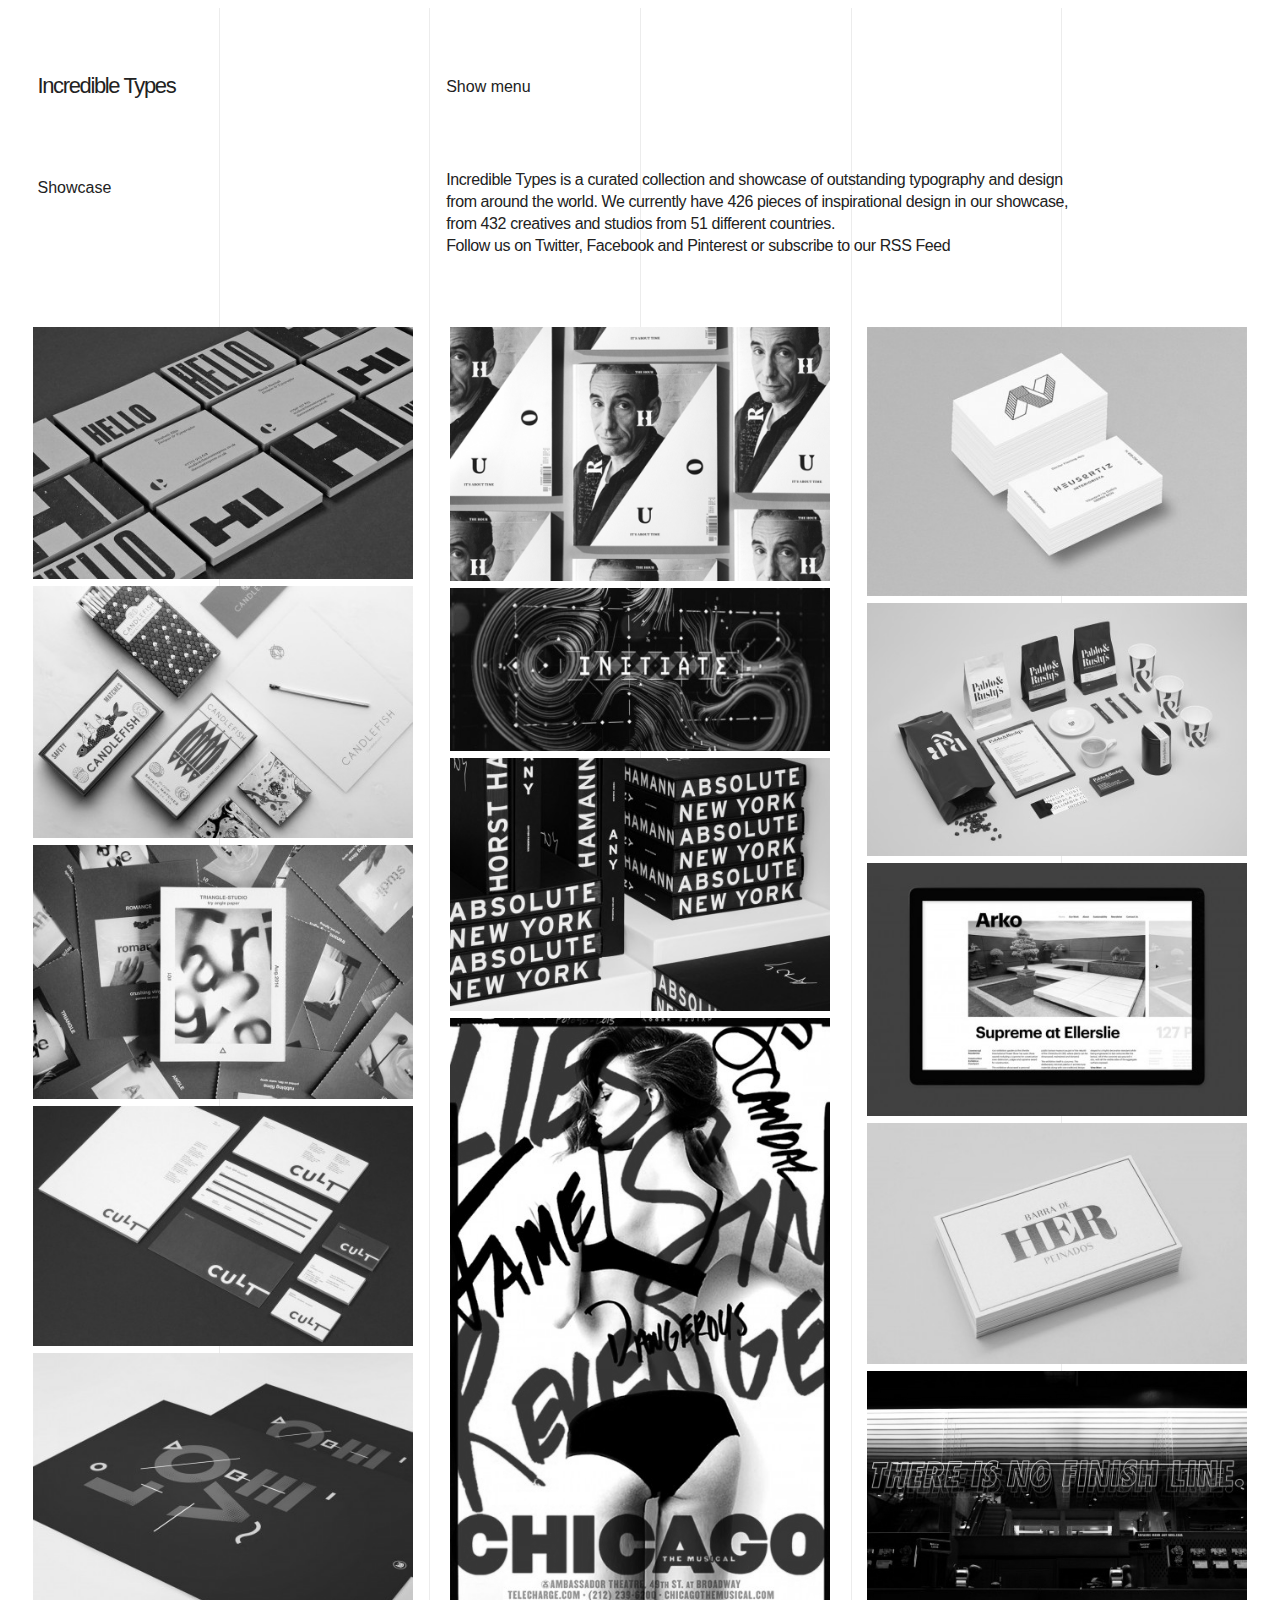
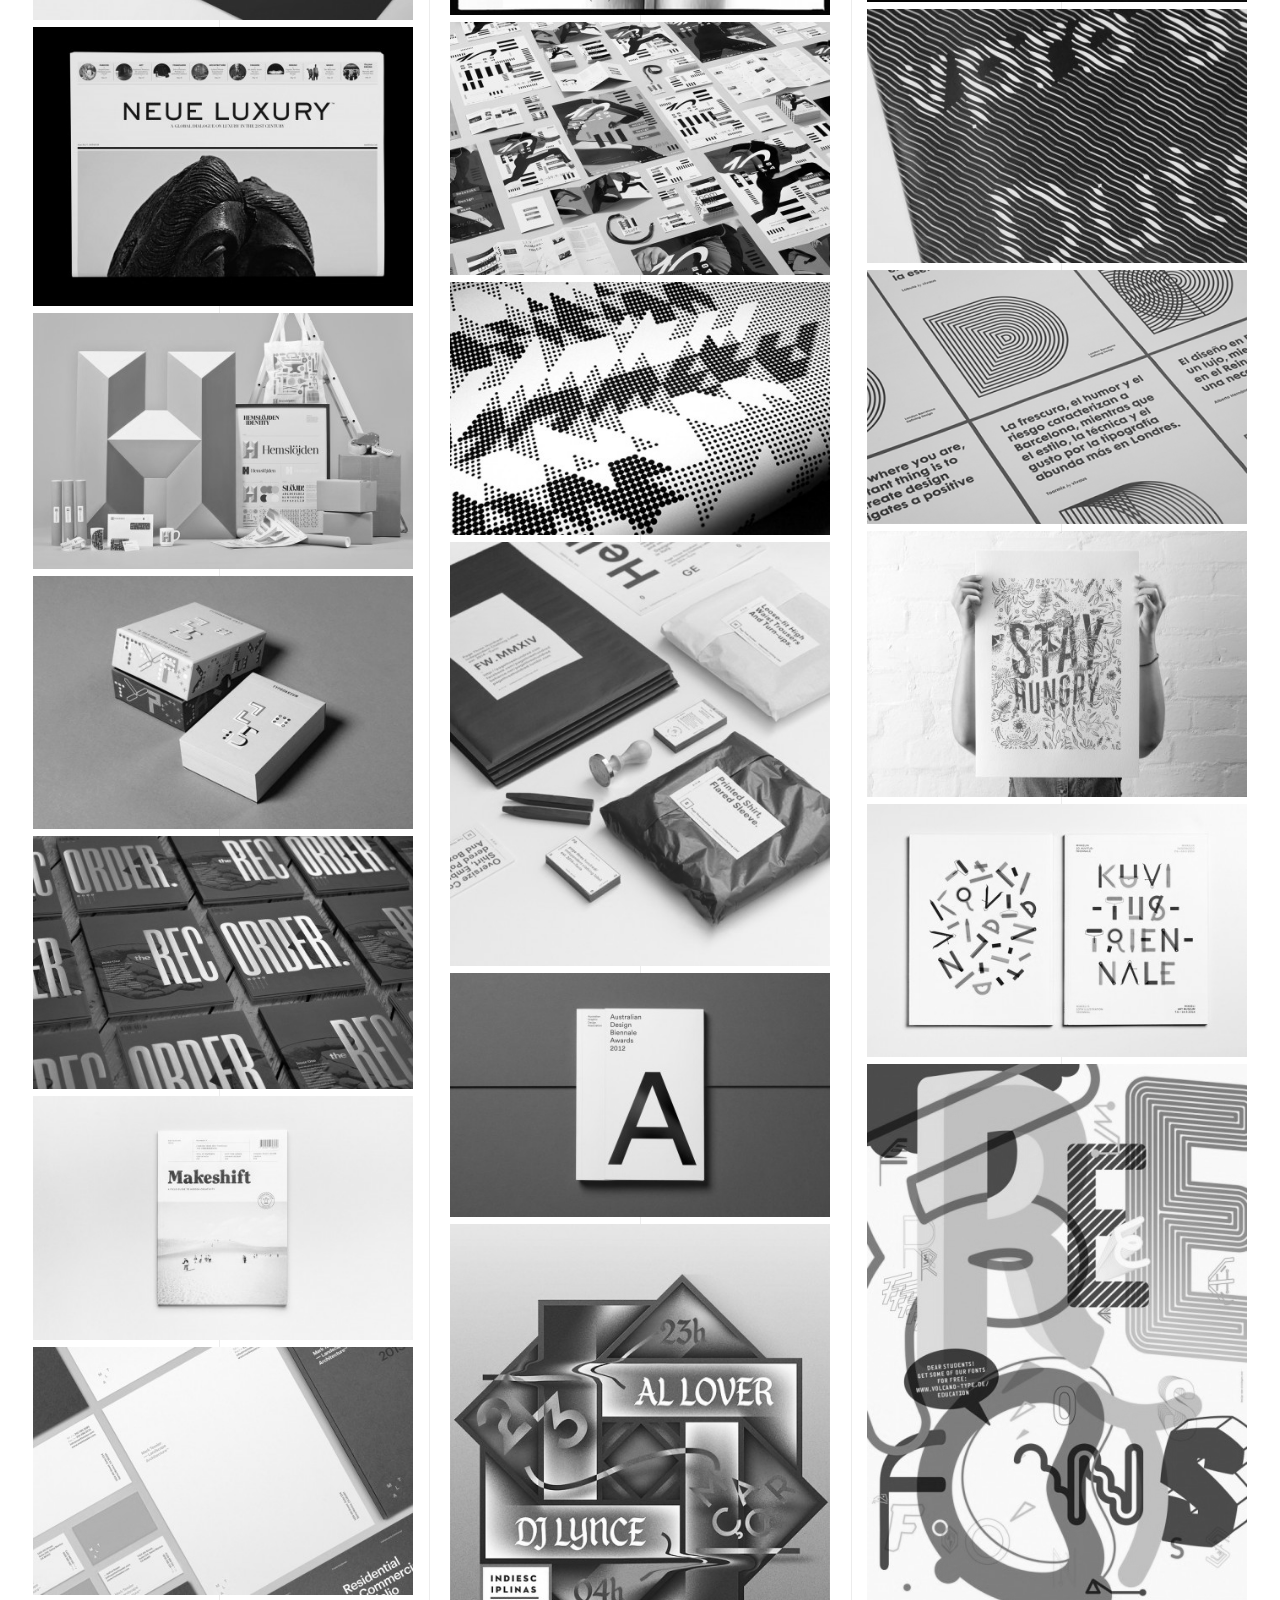
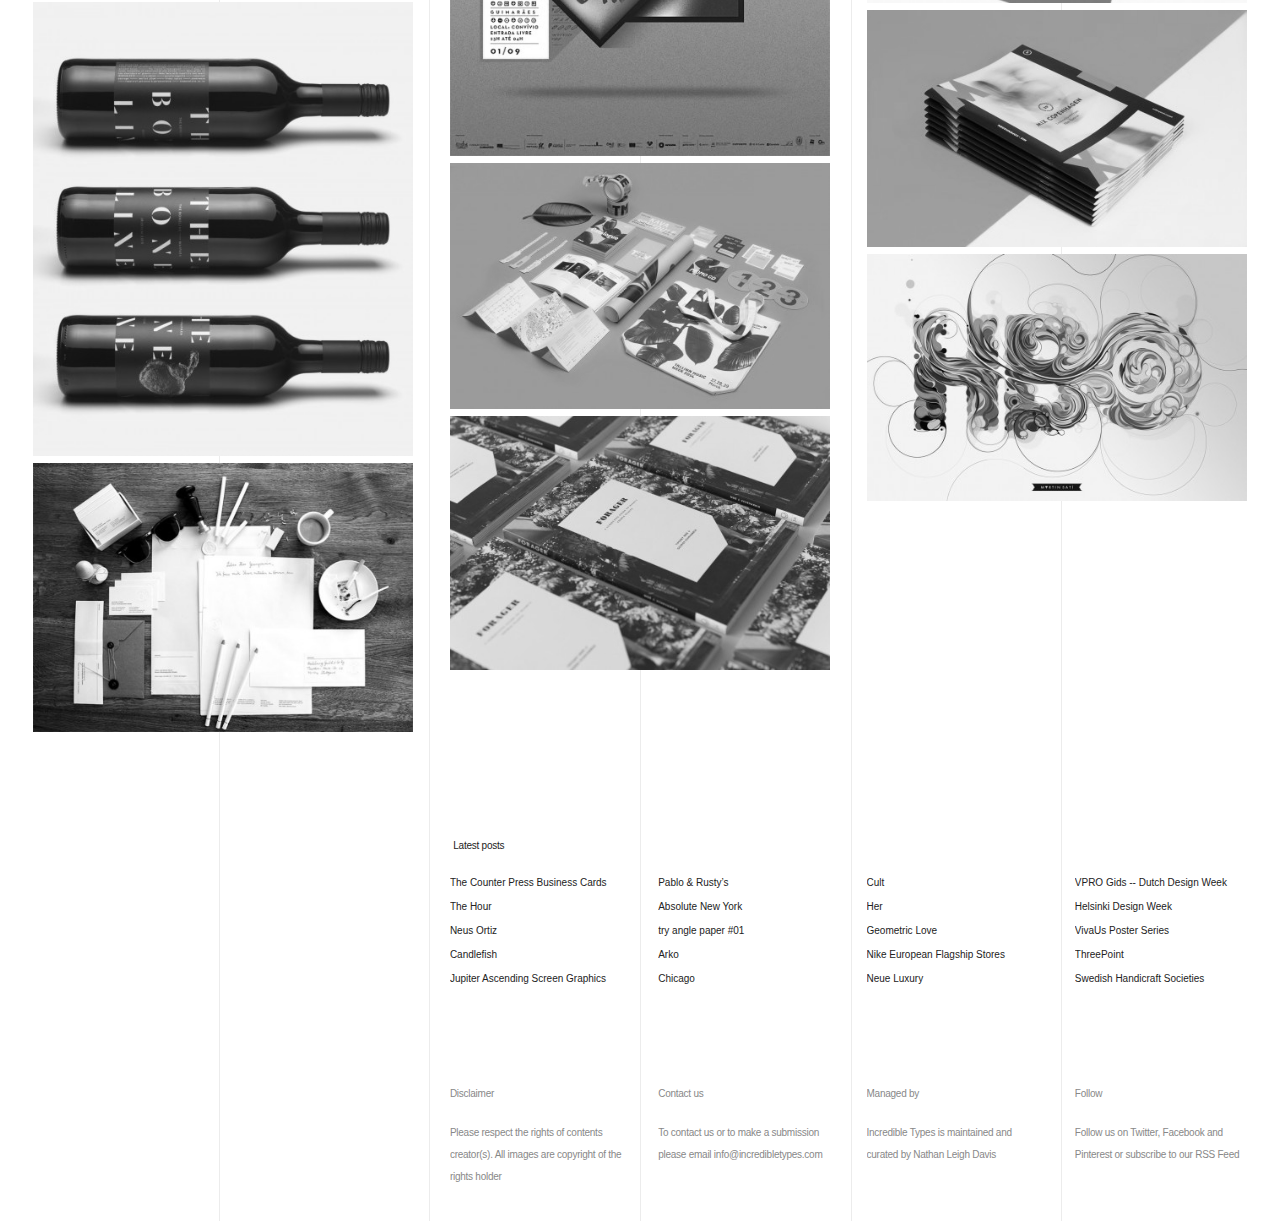
==== week-3/index.html @ fe61d60f "week-3 homework" ====
<!DOCTYPE html>
<html lang="en">

<head>
    <meta charset="UTF-8">
    <meta name="viewport" content="width=device-width, initial-scale=1.0">
    <meta http-equiv="X-UA-Compatible" content="ie=edge">
    <link rel="stylesheet" href="css/style.css">
    <title>incredibletypes copy</title>
</head>

<body>
    <div class="site-inner-container">
        <div class="bachground-columns column-1"></div>
        <div class="bachground-columns column-2"></div>
        <div class="bachground-columns column-3"></div>
        <div class="bachground-columns column-4"></div>
        <div class="bachground-columns column-5"></div>


        <main>

            <header>
                <div class="site-header">
                    <div class="site-header-left">
                        <a class="links" href="#">
                            <h1>Incredible Types</h1>
                        </a>
                    </div>

                    <div class="site-header-right show-menu">
                        <a class="links" href="#">Show menu</a>
                    </div>

                    <div class="site-header-left">
                        <a class="links" href="#">Showcase</a>
                    </div>

                    <div class="site-header-right-paragraph">
                        <p>Incredible Types is a curated collection and showcase of outstanding
                            typography and design from around the world. We currently have 426
                            pieces of inspirational design in our showcase, from 432 creatives
                            and studios from 51 different countries.</p>
                        <p>Follow us on <a class="links" href="#">Twitter</a>, <a class="links" href="#">Facebook</a>
                            and <a class="links" href="#">Pinterest</a> or subscribe to our <a class="links"
                                href="#">RSS</a>
                            Feed</p>
                    </div>
                </div>
            </header>
            <section>
                <div class="main-section">

                    <div class="cards-column-1">
                        <div class="card-container">
                            <img class="card" src="images/counter-press-business-cards-01-450x298.jpg">
                            <a href="#" class="card-info links">
                                <p>The Counter Press Business Cards <br> thecounterpress.co.uk</p>
                            </a>
                        </div>

                        <div class="card-container">
                            <img class="card" src="images/candlefish-identity-01-450x299.jpg">
                            <a href="#" class="card-info links">
                                <p>Candlefish <br> fuzzco.com</p>
                            </a>
                        </div>

                        <div class="card-container">
                            <img class="card" src="images/try-angle-paper-1-01-450x300.jpg">
                            <a href="#" class="card-info links">
                                <p>try angle paper #01 <br> triangle-studio.co.kr</p>
                            </a>
                        </div>

                        <div class="card-container">
                            <img class="card" src="images/cult-furniture-branding-02-450x284.jpg">
                            <a href="#" class="card-info links">
                                <p>Cult <br> designbytoko.com</p>
                            </a>
                        </div>

                        <div class="card-container">
                            <img class="card" src="images/geometric-love-print-01-450x316.jpg">
                            <a href="#" class="card-info links">
                                <p>Geometric Love <br> unitedstrands.com</p>
                            </a>
                        </div>

                        <div class="card-container">
                            <img class="card" src="images/neue-luxury-broadsheet-by-3deep-01-450x330.jpg">
                            <a href="#" class="card-info links">
                                <p>Neue Luxury <br> 3deep.com.au</p>
                            </a>
                        </div>

                        <div class="card-container">
                            <img class="card" src="images/swedish-handicraft-societies-01-450x304.jpg">
                            <a href="#" class="card-info links">
                                <p>Swedish Handicraft Societies <br> Swedish Handicraft Societies</p>
                            </a>
                        </div>

                        <div class="card-container">
                            <img class="card" src="images/typodarium-2015-01-450x299.jpg">
                            <a href="#" class="card-info links">
                                <p>Typodarium 2015 <br> slanted.de</p>
                            </a>
                        </div>

                        <div class="card-container">
                            <img class="card" src="images/the-recorder-magazine-01-450x299.jpg">
                            <a href="#" class="card-info links">
                                <p>The Recorder <br> monotype.com</p>
                            </a>
                        </div>

                        <div class="card-container">
                            <img class="card" src="images/makeshift-magazine-design-01-450x289.jpg">
                            <a href="#" class="card-info links">
                                <p>Makeshift <br> wearerifle.com</p>
                            </a>
                        </div>

                        <div class="card-container">
                            <img class="card" src="images/mark-tessier-landscape-architecture-identity-01-450x294.jpg">
                            <a href="#" class="card-info links">
                                <p>Mark Tessier Landscape Architecture <br> mashcreative.co.uk</p>
                            </a>
                        </div>

                        <div class="card-container">
                            <img class="card" src="images/the-bone-line-packaging-01-450x537.jpg">
                            <a href="#" class="card-info links">
                                <p>The Bone Line <br> inhousedesign.co.nz</p>
                            </a>
                        </div>

                        <div class="card-container">
                            <img class="card" src="images/cibic-and-hanke-identity-01-450x318.jpg">
                            <a href="#" class="card-info links">
                                <p>Cibic & Hanke <br> hochburg.net</p>
                            </a>
                        </div>
                    </div>

                    <div class="cards-column-2">

                        <div class="card-container">
                            <img class="card" src="images/the-hour-editorial-design-01-450x301.png">
                            <a href="#" class="card-info links">
                                <p>The Hour <br> bibliothequedesign.com</p>
                            </a>
                        </div>

                        <div class="card-container">
                            <img class="card" src="images/jupiter-ascending-motion-graphics-01-450x192.jpg">
                            <a href="#" class="card-info links">
                                <p>Jupiter Ascending Screen Graphics <br> territorystudio.com</p>
                            </a>
                        </div>

                        <div class="card-container">
                            <img class="card" src="images/any_editorial_design_01-450x300.jpg">
                            <a href="#" class="card-info links">
                                <p>Absolute New York <br> deutscheundjapaner.com</p>
                            </a>
                        </div>

                        <div class="card-container">
                            <img class="card" src="images/proposed-chicago-advertising-campaign-01-450x706.jpg">
                            <a href="#" class="card-info links">
                                <p>Chicago <br> danielforkin.com</p>
                            </a>
                        </div>

                        <div class="card-container">
                            <img class="card" src="images/helsinki-design-week-identity-01-450x300.jpg">
                            <a href="#" class="card-info links">
                                <p>Helsinki Design Week <br> kokoromoi.com</p>
                            </a>
                        </div>

                        <div class="card-container">
                            <img class="card" src="images/threepoint-poster-03-450x299.jpg">
                            <a href="#" class="card-info links">
                                <p>ThreePoint <br> muirmcneil.com</p>
                            </a>
                        </div>

                        <div class="card-container">
                            <img class="card" src="images/page-three-hundred-01-450x502.jpg">
                            <a href="#" class="card-info links">
                                <p>P/T/H . MMXIV F/W Collection <br> behance.net</p>
                            </a>
                        </div>

                        <div class="card-container">
                            <img class="card" src="images/agda-awards-book-01-450x289.jpg">
                            <a href="#" class="card-info links">
                                <p>AGDA Awards Compendium <br> hofstede.com.au</p>
                            </a>
                        </div>

                        <div class="card-container">
                            <img class="card" src="images/indiesciplinas-experimental-posters-01-450x630.jpg">
                            <a href="#" class="card-info links">
                                <p>Indiesciplinas <br> behance.net</p>
                            </a>
                        </div>

                        <div class="card-container">
                            <img class="card" src="images/tallinn-music-week-festival-identity-01-450x291.jpg">
                            <a href="#" class="card-info links">
                                <p>Tallinn Music Week 2014 <br> aku.co</p>
                            </a>
                        </div>

                        <div class="card-container">
                            <img class="card" src="images/forager-book-design-01-450x300.jpg">
                            <a href="#" class="card-info links">
                                <p>Forager <br> platonicstudios.com</p>
                            </a>
                        </div>

                    </div>

                    <div class="cards-column-3">

                        <div class="card-container">
                            <img class="card" src="images/neus-ortiz-identity-01-450x318.jpg">
                            <a href="#" class="card-info links">
                                <p>Neus Ortiz <br> gerardmarin.com</p>
                            </a>
                        </div>

                        <div class="card-container">
                            <img class="card" src="images/pablo-and-rustys-brand-id-1-450x300.jpg">
                            <a href="#" class="card-info links">
                                <p>Pablo & Rusty’s <br> manualcreative.com</p>
                            </a>
                        </div>

                        <div class="card-container">
                            <img class="card"
                                src="images/arko-rebrand-by-strategy-design-and-advertising-01-450x299.jpg">
                            <a href="#" class="card-info links">
                                <p>Arko <br> strategy.co.nz</p>
                            </a>
                        </div>

                        <div class="card-container">
                            <img class="card" src="images/glasfurd-walker-her-branding-01-450x285.jpg">
                            <a href="#" class="card-info links">
                                <p>Her <br> glasfurdandwalker.com</p>
                            </a>
                        </div>

                        <div class="card-container">
                            <img class="card" src="images/nike-flagship-signage-01-450x274.jpg">
                            <a href="#" class="card-info links">
                                <p>Nike European Flagship Stores <br> acceptandproceed.com</p>
                            </a>
                        </div>

                        <div class="card-container">
                            <img class="card" src="images/VPRO-gids-dutch-design-week-cover-01-450x301.jpg">
                            <a href="#" class="card-info links">
                                <p>VPRO Gids — Dutch Design Week <br> hansje.net</p>
                            </a>
                        </div>

                        <div class="card-container">
                            <img class="card" src="images/vivaus-poster-series-01-450x300.png">
                            <a href="#" class="card-info links">
                                <p>VivaUs Poster Series <br> behance.net</p>
                            </a>
                        </div>

                        <div class="card-container">
                            <img class="card" src="images/stay-hungry-letterpress-poster-01-450x315.jpg">
                            <a href="#" class="card-info links">
                                <p>Stay Hungry <br> hehungryworkshop.com.au</p>
                            </a>
                        </div>

                        <div class="card-container">
                            <img class="card" src="images/mikkeli-illustration-triennial-01-450x300.jpg">
                            <a href="#" class="card-info links">
                                <p>Mikkeli Illustration Triennial</p>
                            </a>
                        </div>

                        <div class="card-container">
                            <img class="card" src="images/volcano-type-poster-01-450x637.jpg">
                            <a href="#" class="card-info links">
                                <p>Volcano Type Poster</p>
                            </a>
                        </div>

                        <div class="card-container">
                            <img class="card" src="images/mix-copenhagen-film-festival-brand-identity-01-450x281.jpg">
                            <a href="#" class="card-info links">
                                <p>MIX Copenhagen <br> behance.net</p>
                            </a>
                        </div>

                        <div class="card-container">
                            <img class="card" src="images/hbo-lettering-01-450x292.jpg">
                            <a href="#" class="card-info links">
                                <p>HBO <br> martinsati.com</p>
                            </a>
                        </div>
                    </div>

                </div>
            </section>

            <div class="bottom-space-big"></div>

            <section class="grid-cell-double-span float-right no-inner-padding">

                <div class="last-bost-title-container grid-1">
                    <h4>Latest posts</h4>
                </div>

                <div class="four-columns grid-2">
                    <ul>
                        <li><a href="#">The Counter Press Business Cards</a></li>
                        <li><a href="#">The Hour</a></li>
                        <li><a href="#">Neus Ortiz</a></li>
                        <li><a href="#">Candlefish</a></li>
                        <li><a href="#">Jupiter Ascending Screen Graphics</a></li>
                    </ul>
                </div>

                <div class="four-columns grid-3">
                    <ul>
                        <li class="mobile-hide"><a href="#">Pablo &#038; Rusty&#8217;s</a></li>
                        <li class="mobile-hide"><a href="#"> Absolute New York</a></li>
                        <li class="mobile-hide"><a href="#">try angle paper #01</a></li>
                        <li class="mobile-hide"><a href="#">Arko</a></li>
                        <li class="mobile-hide"><a href="#">Chicago</a></li>
                    </ul>
                </div>

                <div class="four-columns grid-4">
                    <ul>
                        <li class="mobile-hide"><a href="#">Cult</a></li>
                        <li class="mobile-hide"><a href="#">Her</a></li>
                        <li class="mobile-hide"><a href="#">Geometric Love</a></li>
                        <li class="mobile-hide"><a href="#">Nike European Flagship Stores</a></li>
                        <li class="mobile-hide"><a href="#">Neue Luxury</a></li>
                    </ul>
                </div>

                <div class="four-columns grid-5">
                    <ul>
                        <li class="mobile-hide"><a href="#">VPRO Gids -- Dutch Design Week</a></li>
                        <li class="mobile-hide"><a href="#">Helsinki Design Week</a></li>
                        <li class="mobile-hide"><a href="#">VivaUs Poster Series</a></li>
                        <li class="mobile-hide"><a href="#">ThreePoint</a></li>
                        <li class="mobile-hide"><a href="#">Swedish Handicraft Societies</a></li>
                    </ul>
                </div>

            </section>


            <div class="bottom-space-big"></div>

            <footer>
                <div class="footer-column-1">
                    <p class="footer-column-title">Disclaimer</p>
                    <p class="footer-column-description">Please respect the rights of contents creator(s). All images
                        are copyright of the rights holder</p>
                </div>
                <div class="footer-column-2">
                    <p class="footer-column-title">Contact us</p>
                    <p class="footer-column-description">To contact us or to make a submission please email
                        <a href="#"> info@incredibletypes.com </a> </p>
                </div>
                <div class="footer-column-3">
                    <p class="footer-column-title">Managed by</p>
                    <p class="footer-column-description">Incredible Types is maintained and curated by Nathan Leigh
                        Davis</p>
                </div>
                <div class="footer-column-4">
                    <p class="footer-column-title">Follow</p>
                    <p class="footer-column-description">Follow us on <a href="">Twitter</a>, <a href="#">Facebook</a>
                        and <a href="#">Pinterest</a> or subscribe to our <a href="#">RSS Feed</a></p>
                </div>
            </footer>


        </main>
    </div>
</body>

</html>
---- week-3/css/style.css ----
* {
    box-sizing: border-box;
}

html {
    margin: 0;
    overflow-y: scroll;
    font-size: 100%;  
}

body {
    color: #222;
    font-family: sans-serif;
    background-color: #fff;
    line-height: 1.5em;
}

main {
    margin-top: 2em;
}

p, h1, h2, h3, h4, h5, h6 {
    font-size: 1em;
    letter-spacing: -0.025em;
    line-height: 1.375rem;
    margin: 0 0 0 0;
    max-width: 40rem;
    font-weight: normal;
}

img {
    max-width: 100%;
    filter: grayscale(100%);
}

ul {
    margin: 0;
    padding: 0 0 0 0;
}

.links {
    text-decoration: none;
    color: #222;
}

.links:hover {
    text-decoration: underline;
}

.site-inner-container {
    clear: both;
    position: relative;
    padding-bottom: 1em;
    padding-top: 3em;
}

/*---------------------------------
 Vertical stripes on the background  
 ----------------------------------*/

.bachground-columns {
    position: absolute;
    top: 0px;
    width: 1px;
    height: 100%;
    background-color: rgba(0, 0, 0, 0.075);
}

.column-1 {
    left: 16.66667%;
}

.column-2 {
    left: 33.33334%;
}

.column-3 {
    left: 50%;
}

.column-4 {
    left: 66.66667%;
}

.column-5 {
    left: 83.33334%;
}

/* ----------------------
 Navigation area 
-------------------------*/

.site-header {
    display: grid;
    grid-template-columns: 4fr 8fr;
    margin-top: -20px;
}

.site-header-left {
    padding: 7px 0 0 7%;
}

.site-header-right {
    padding: 7px 0 70px 2%;
}

.site-header-right-paragraph {
    padding-left: 2%;
    margin: 0 3% 70px 0;
}

.site-header-left h1 {
    font-size: 1.375em;
    font-weight: normal;
    letter-spacing: -0.0625em;
    color: #222;
}

.site-header h1:hover, a:hover {
    text-decoration: underline;
}

/* ----------------------
 Cards section area 
-------------------------*/

.main-section {
    display: grid;
    grid-template-columns: repeat(6, 1fr);
    padding: 0 2%;
    grid-gap: 3%;
} 

.cards-column-1 {
    grid-column: 1/3;
}

.cards-column-2 {
    grid-column: 3/5;
}

.cards-column-3 {
    grid-column: 5/7;
}

.card-container {
    position: relative;
}

.card-info {
    position: absolute;
    top: 0px;
    left: 0px;
    padding: 10px 0 0 16px;
    -webkit-filter: opacity(0%);
    width: 100%;
    height: 45%;
    max-height: 90px;
    z-index: 1;
}

.card:hover { 
  -webkit-filter: grayscale(0%);
  transition: all 200ms ease-in;
}

.card:hover ~ .card-info {
  -webkit-filter: opacity(75%);
  background-color: white;
  transition: all 800ms ease-in-out;
} 

.card-info p {
    font-size: 1.2em;
}



/* --------------------------
 Second menu section area 
----------------------------*/
.grid-cell-double-span {
    display: grid;
    grid-template-columns: repeat(6, minmax(0, 1fr));
    padding: 0 2% !important;
    grid-gap: 3%;
}

  .grid-1 {
    grid-column: 3/4;
  }

  .grid-2 {
    grid-column: 3/4;
    grid-row: 2/3;
  }

  .grid-3 {
    grid-column: 4/5;
    grid-row: 2/3;
  }

  .grid-4 {
    grid-column: 6/5;
    grid-row: 2/3;
  }

  .grid-5 {
    grid-column: 6/7;
    grid-row: 2/3;
  }

.bottom-space-big {
    clear: both;
    padding-bottom: 6rem;
}

.four-columns a {
    display: block;
    text-overflow: ellipsis;
    overflow: hidden;
    min-width: 0;
    white-space: nowrap;
    font-size: 0.625rem;
    color: #222;
    text-decoration: none;
}

.four-columns a:hover {
    text-decoration: underline;
}

.grid-cell-double-span ul li {
    list-style: none;
}

.no-inner-padding {
    padding: 0.75em 0;
}

h4 {
    font-size: 0.625rem;
    padding: 0 0 0.625rem 2%;
}

/*-----------------------
 Footer 
 ------------------------*/

 footer {
     display: grid;
     grid-template-columns: repeat(6, minmax(0, 1fr));
     padding: 0 2%;
    grid-gap: 3%;
 }

 .footer-column-1 {
     grid-column: 3/4;
 }

 .footer-column-title, 
 .footer-column-description {
    text-overflow: ellipsis;
    overflow: hidden;
    font-size: 0.625rem;
    color: #888;
    padding-bottom: 10%;
} 

.footer-column-description a {
    text-decoration: none;
    color: #888;
}

.footer-column-description a:hover {
    text-decoration: underline;
}

/* ----------------------
Media quiery - phones 
------------------------*/

@media only screen and (max-width: 600px) {
   
    .show-menu, 
    .bachground-columns {
        display: none;
    }

    .site-header {
        grid-template-columns: 1fr;
    }

    .site-header-left {
        padding: 4% 0 4% 2%;
    }
    
    .site-header-right {
        padding: 20px 2% 0 2%;
    }
    
    .site-header-right-paragraph {
        padding-left: 2%;
        font-size: 0.875rem;
    }

    /*--------------------
    Media - cards section 
    ---------------------*/

    .main-section {
        grid-template-columns: 1fr 1fr;
    }

    .cards-column-1 {
        grid-column: 1/2
    }

    .cards-column-2 {
        grid-column: 2/3
    }

    .cards-column-3 {
        display: none;
    }
    .card-info {
        display:none;
    }
    

    /*----------------------
     Media last post section 
     -----------------------*/

    .grid-cell-double-span {
        grid-template-columns: 1fr;
    }

    .grid-1  {
        grid-column: 1/6;
    }

    .grid-2 {
        grid-column: 1/6;
        grid-row: 2/3;
    }

    .mobile-hide {
        display: none;
    }

    .four-columns li {
        width: 100%;
        border-bottom: solid 1px rgba(0, 0, 0, 0.075) 
    }

    .four-columns li:nth-child(1), 
    .last-bost-title-container {
        border-top: solid 1px rgba(0, 0, 0, 0.075) 
    }

    h4 {
        padding: 0;
    }
    
    /*----------
    Media Footer
    ----------- */
    footer {
        grid-template-columns: 1fr;
    }

    .footer-column-1 {
        grid-column: 1/7;
        grid-row: 1/2;
    }

    .footer-column-2 {
        grid-column: 1/7;
        grid-row: 2/3;
    }

    .footer-column-3 {
        grid-column: 1/7;
        grid-row: 3/4;
    }

    .footer-column-4 {
        grid-column: 1/7;
        grid-row: 4/5;
    }

    .footer-column-title {
        padding-bottom: 0;
    }
    .footer-column-description  {
        padding-bottom: 10px;
}
}
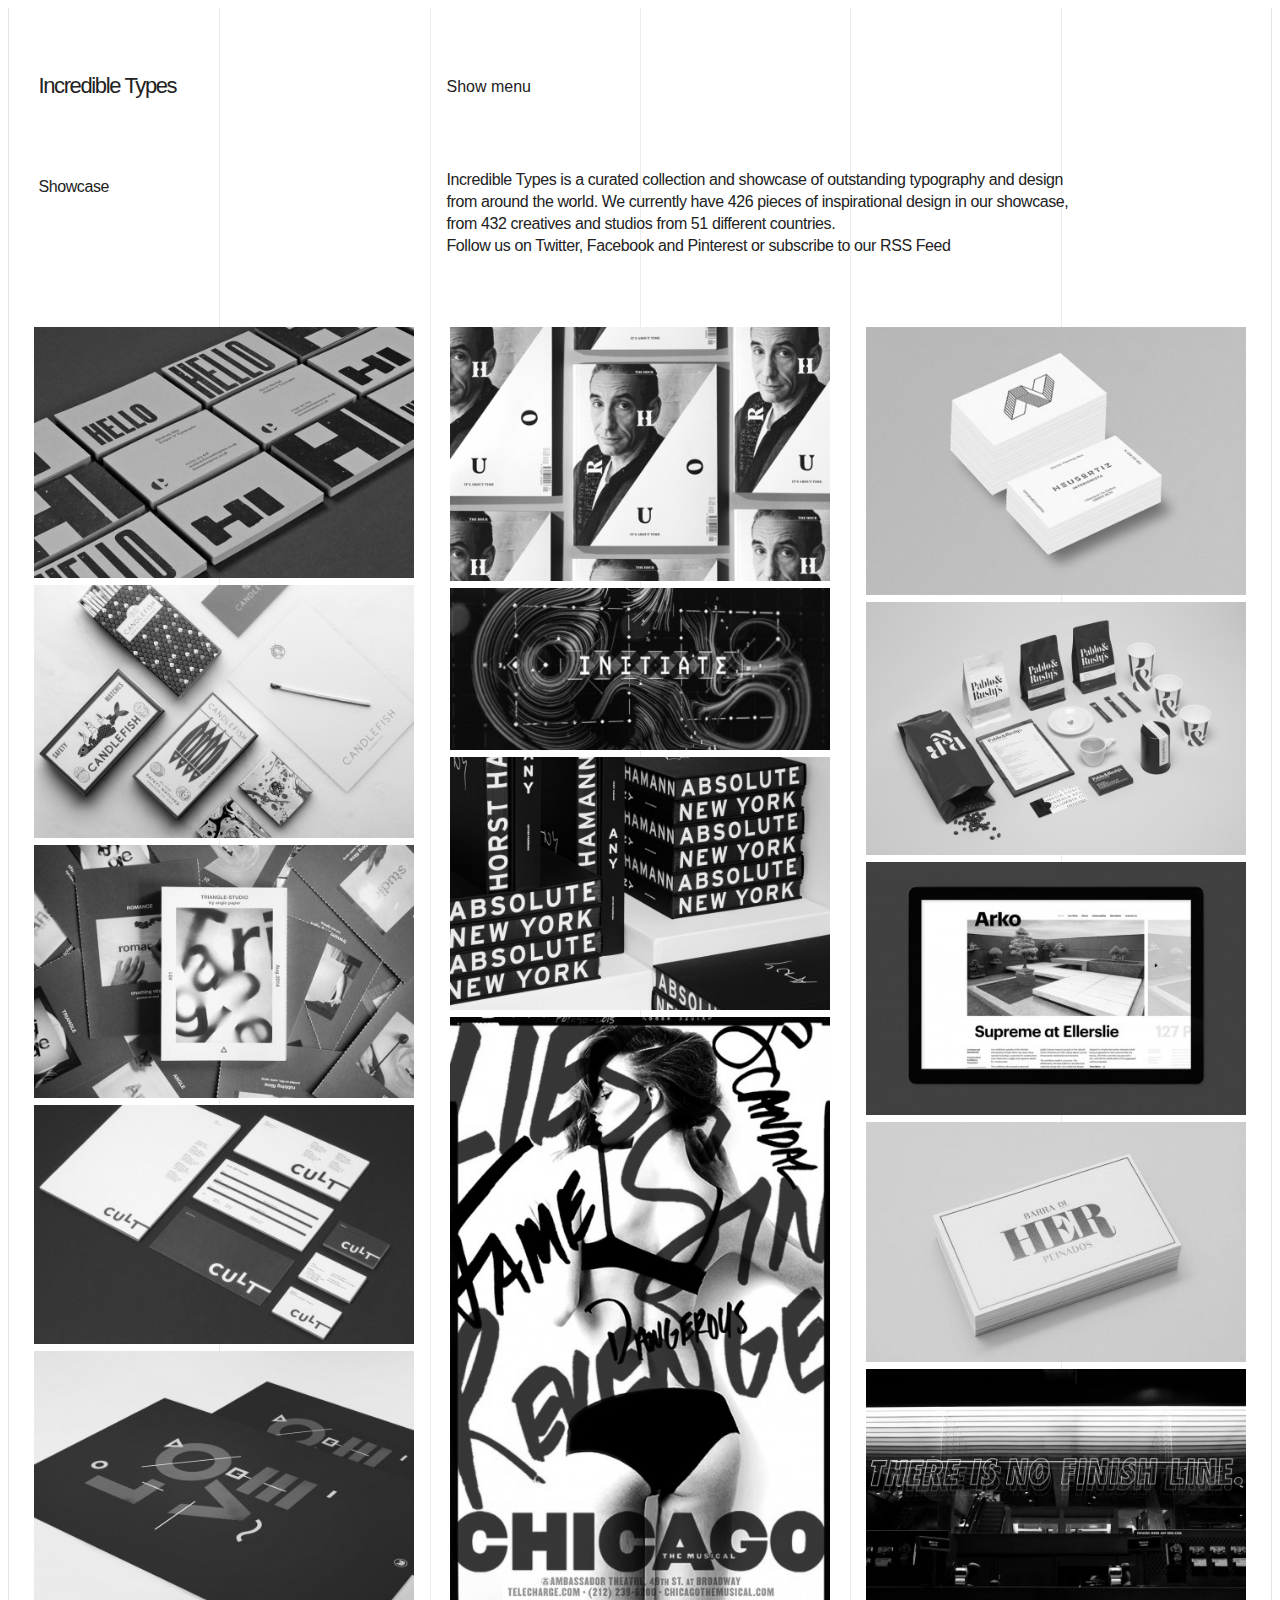
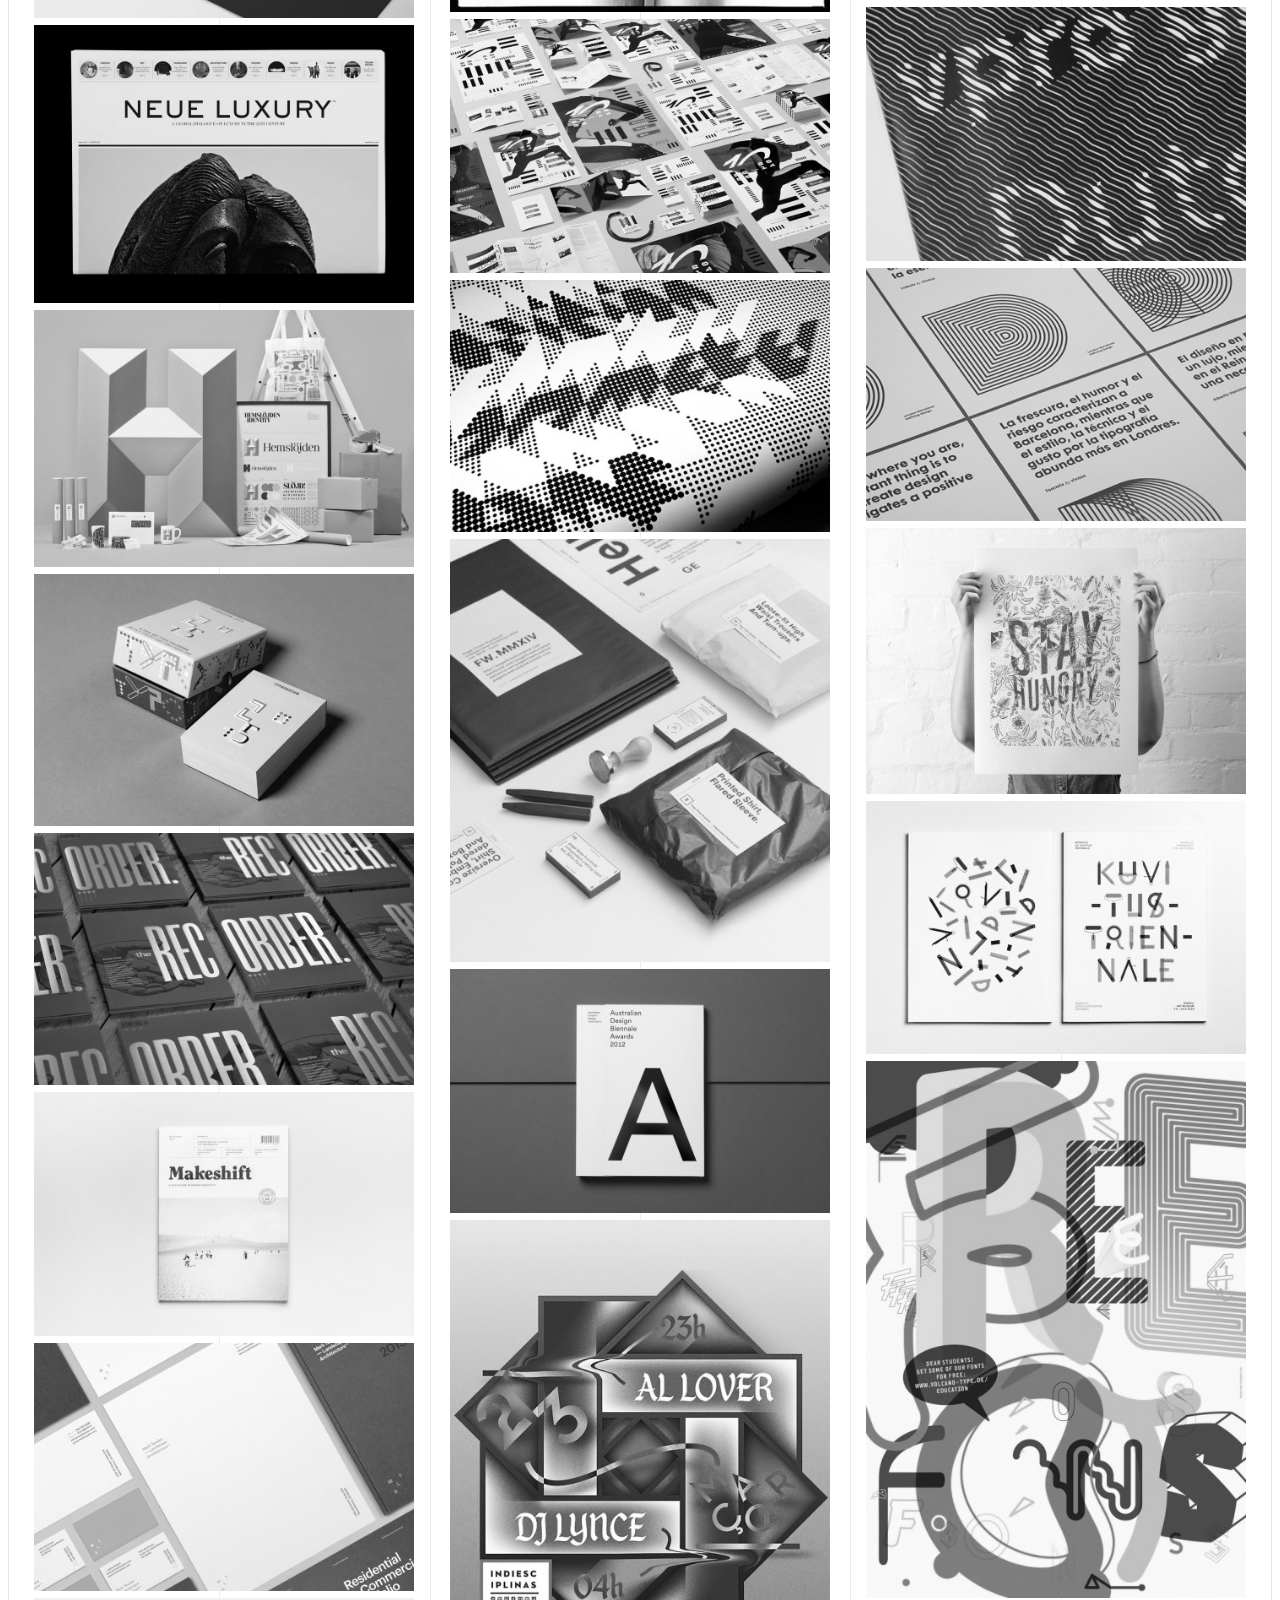
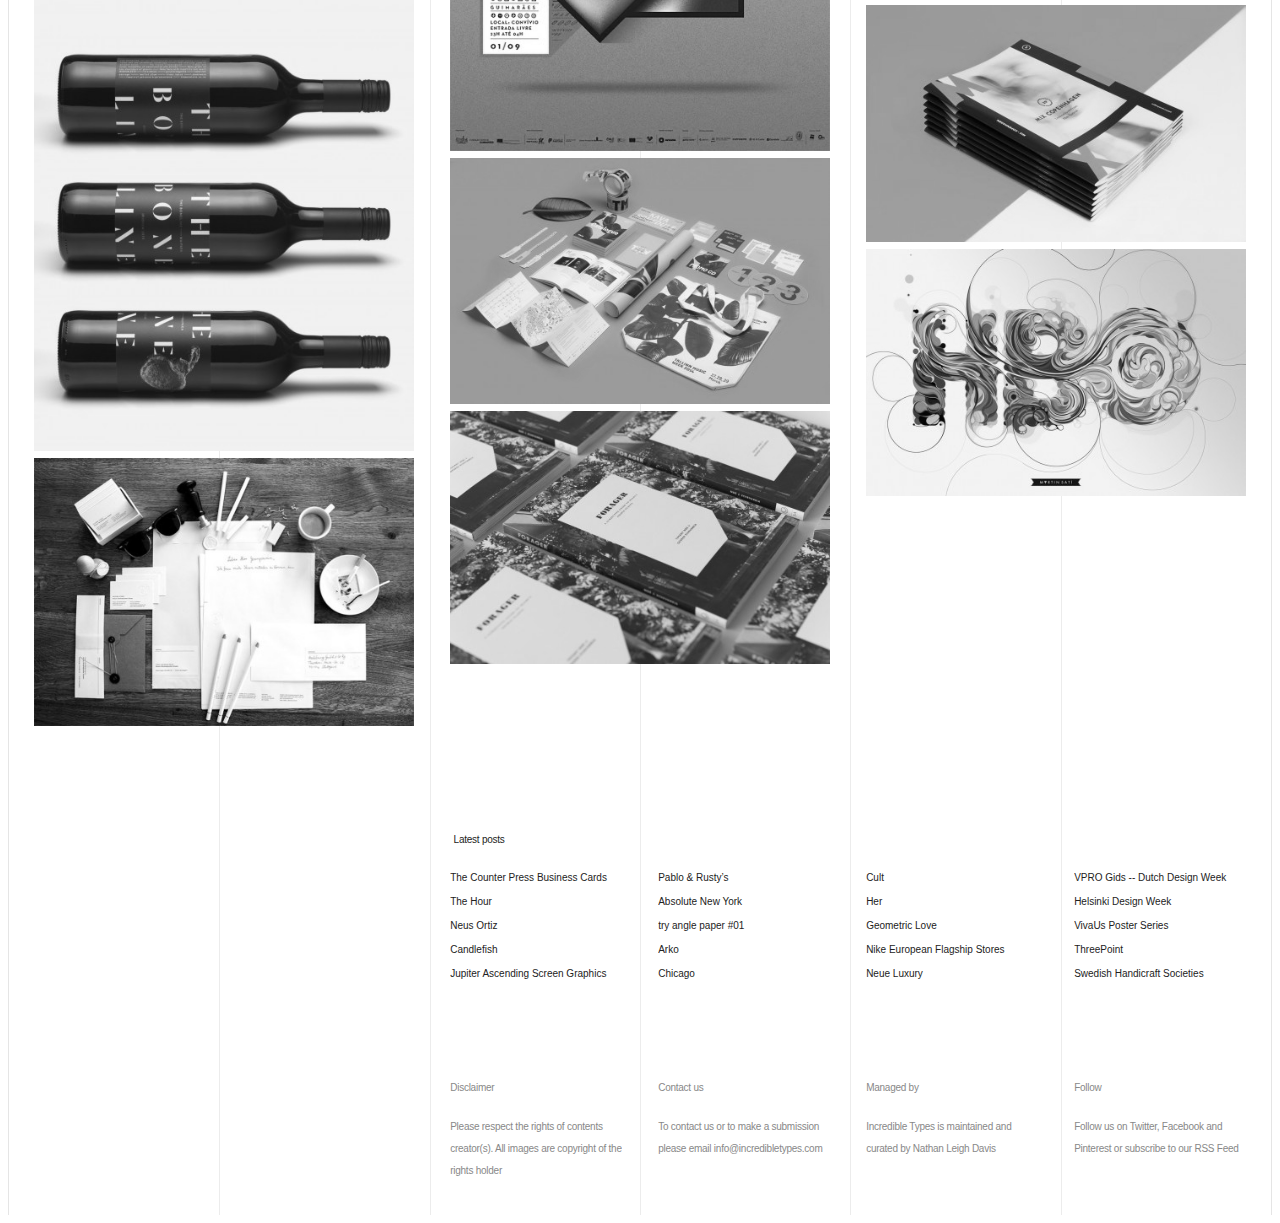
==== commit 333b824f: "fix hover issue and unlike showcase title" ====
--- a/week-3/index.html
+++ b/week-3/index.html
@@ -33,7 +33,7 @@
                     </div>
 
                     <div class="site-header-left">
-                        <a class="links" href="#">Showcase</a>
+                        <p>Showcase</p>
                     </div>
 
                     <div class="site-header-right-paragraph">
--- a/week-3/css/style.css
+++ b/week-3/css/style.css
@@ -19,7 +19,7 @@
     margin-top: 2em;
 }
 
-p, h1, h2, h3, h4, h5, h6 {
+p, h1, h2, h3, h4 {
     font-size: 1em;
     letter-spacing: -0.025em;
     line-height: 1.375rem;
@@ -52,6 +52,8 @@
     position: relative;
     padding-bottom: 1em;
     padding-top: 3em;
+    border-left: 1px solid rgba(0,0,0,0.1);
+    border-right: 1px solid rgba(0,0,0,0.1);
 }
 
 /*---------------------------------
@@ -86,9 +88,9 @@
     left: 83.33334%;
 }
 
-/* ----------------------
+/* -------------
  Navigation area 
--------------------------*/
+----------------*/
 
 .site-header {
     display: grid;
@@ -155,26 +157,25 @@
     -webkit-filter: opacity(0%);
     width: 100%;
     height: 45%;
-    max-height: 90px;
+    max-height: 80px;
     z-index: 1;
 }
 
-.card:hover { 
-  -webkit-filter: grayscale(0%);
-  transition: all 200ms ease-in;
-}
-
-.card:hover ~ .card-info {
-  -webkit-filter: opacity(75%);
-  background-color: white;
-  transition: all 800ms ease-in-out;
+.card-container:hover > img { 
+    -webkit-filter: grayscale(0%);
+    transition: all 200ms ease-in-out;
+}
+
+.card-container:hover > .card-info {
+    -webkit-filter: opacity(75%);
+    background-color: white;
+    transition: all 800ms ease-in-out;
 } 
 
-.card-info p {
+/* .card-info p {
     font-size: 1.2em;
-}
-
-
+    line-height: 1.5rem;
+} */
 
 /* --------------------------
  Second menu section area 
@@ -186,29 +187,29 @@
     grid-gap: 3%;
 }
 
-  .grid-1 {
+.grid-1 {
     grid-column: 3/4;
-  }
-
-  .grid-2 {
+}
+
+.grid-2 {
     grid-column: 3/4;
     grid-row: 2/3;
-  }
-
-  .grid-3 {
+}
+
+.grid-3 {
     grid-column: 4/5;
     grid-row: 2/3;
-  }
-
-  .grid-4 {
+}
+
+.grid-4 {
     grid-column: 6/5;
     grid-row: 2/3;
-  }
-
-  .grid-5 {
+}
+
+.grid-5 {
     grid-column: 6/7;
     grid-row: 2/3;
-  }
+}
 
 .bottom-space-big {
     clear: both;
@@ -247,19 +248,19 @@
  Footer 
  ------------------------*/
 
- footer {
-     display: grid;
-     grid-template-columns: repeat(6, minmax(0, 1fr));
-     padding: 0 2%;
+footer {
+    display: grid;
+    grid-template-columns: repeat(6, minmax(0, 1fr));
+    padding: 0 2%;
     grid-gap: 3%;
- }
-
- .footer-column-1 {
-     grid-column: 3/4;
- }
-
- .footer-column-title, 
- .footer-column-description {
+}
+
+.footer-column-1 {
+    grid-column: 3/4;
+}
+
+.footer-column-title, 
+.footer-column-description {
     text-overflow: ellipsis;
     overflow: hidden;
     font-size: 0.625rem;
@@ -285,6 +286,11 @@
     .show-menu, 
     .bachground-columns {
         display: none;
+    }  
+
+    .site-inner-container {
+        border-left: none;
+        border-right: none;
     }
 
     .site-header {
@@ -322,7 +328,10 @@
 
     .cards-column-3 {
         display: none;
-    }
+    } /* Hidden because i couldn't find out how to combine 
+    Masonry style layout with CSS Grid in this case. 
+    I need to do more research. */
+
     .card-info {
         display:none;
     }
@@ -364,7 +373,7 @@
     }
     
     /*----------
-    Media Footer
+    Footer
     ----------- */
     footer {
         grid-template-columns: 1fr;
@@ -393,7 +402,7 @@
     .footer-column-title {
         padding-bottom: 0;
     }
-    .footer-column-description  {
+    .footer-column-description {
         padding-bottom: 10px;
-}
+    }
 }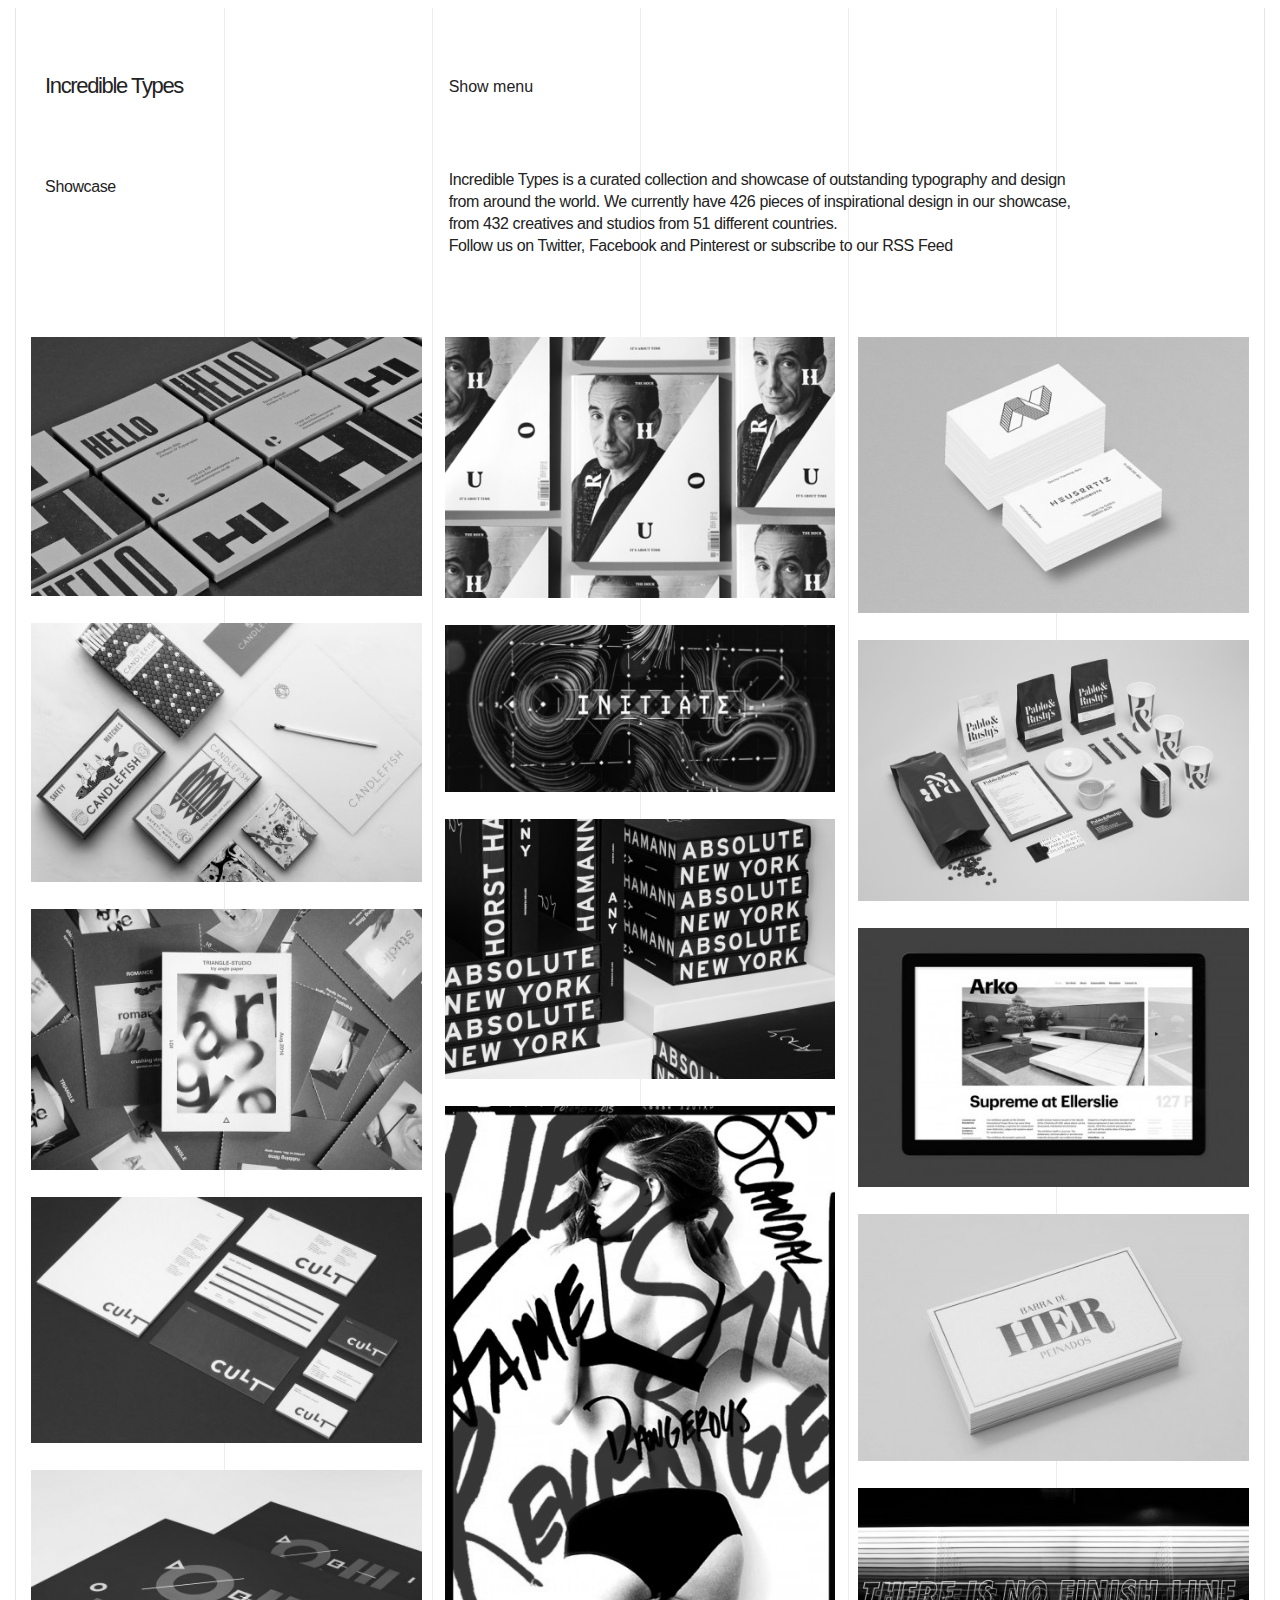
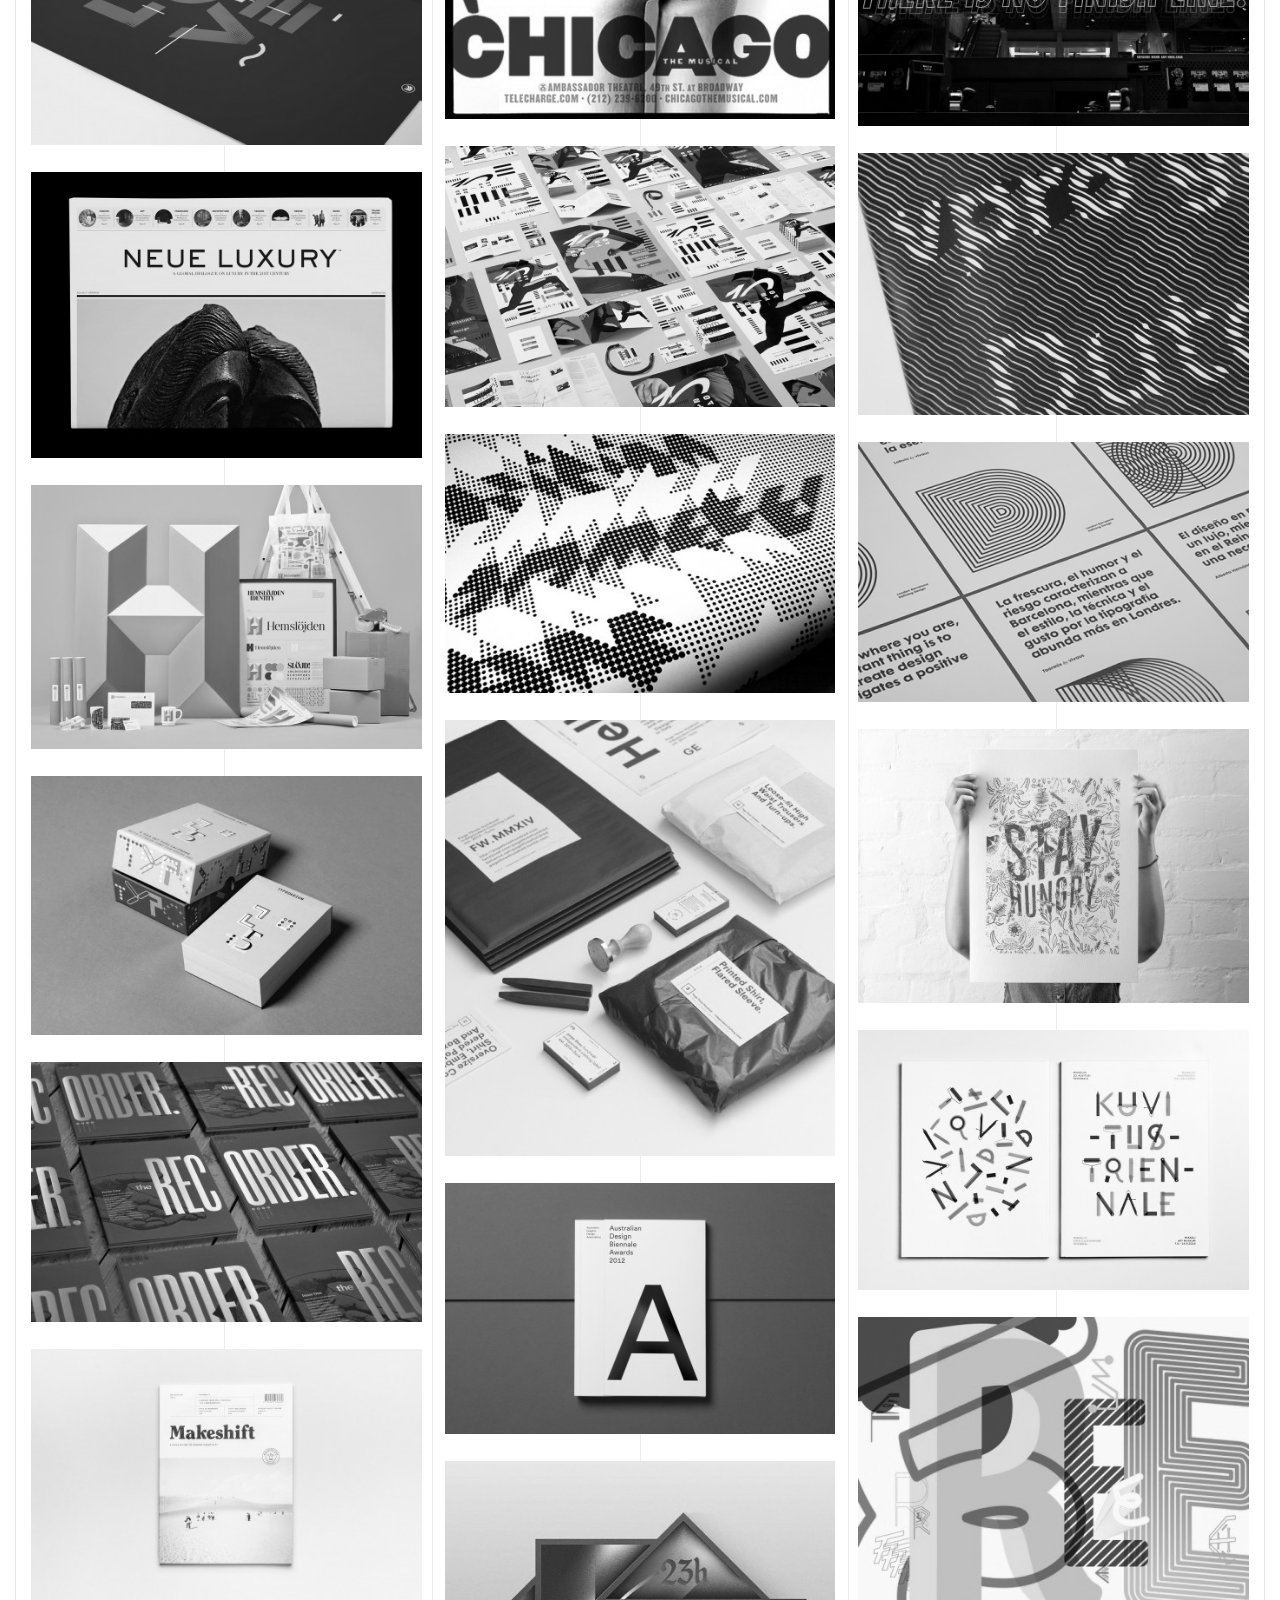
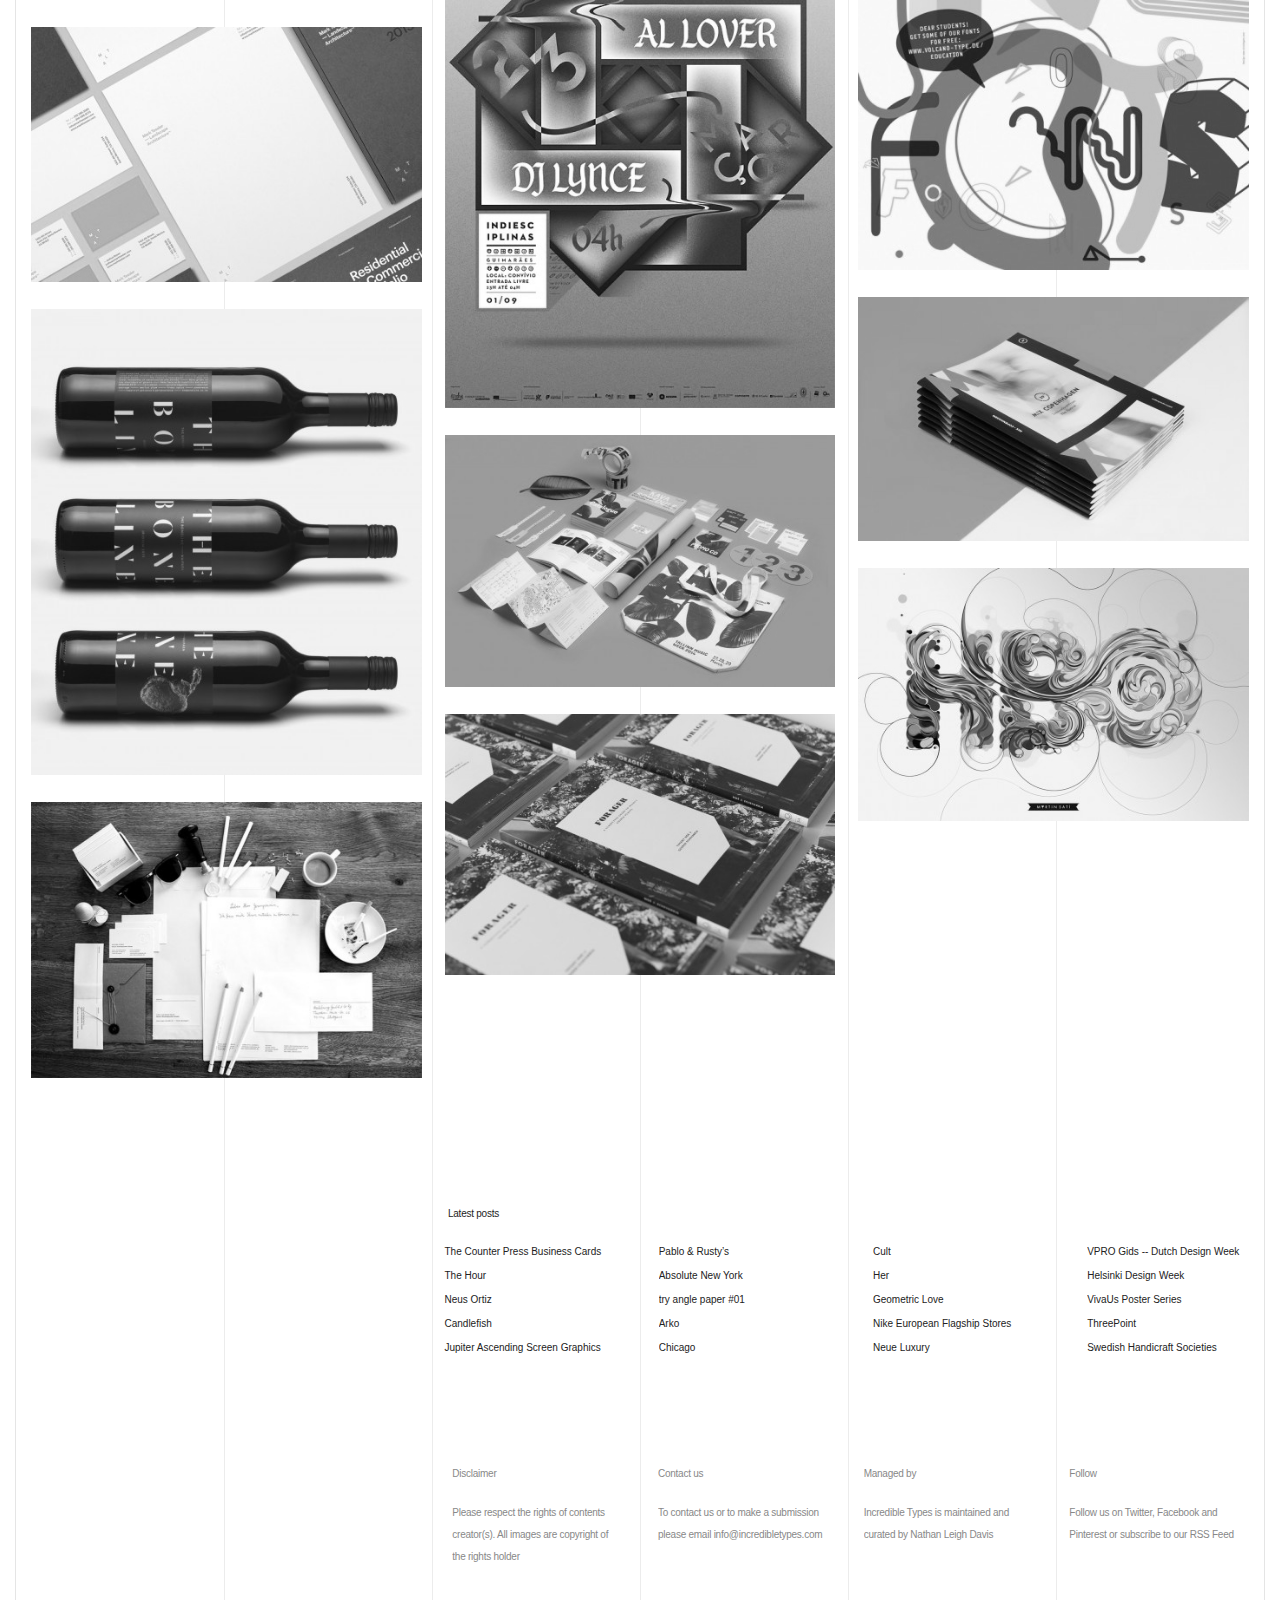
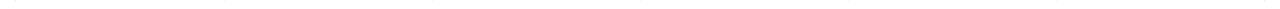
==== commit 7777fcff: "updats after feedback from Rob" ====
--- a/week-3/index.html
+++ b/week-3/index.html
@@ -2,399 +2,397 @@
 <html lang="en">
 
 <head>
-    <meta charset="UTF-8">
-    <meta name="viewport" content="width=device-width, initial-scale=1.0">
-    <meta http-equiv="X-UA-Compatible" content="ie=edge">
-    <link rel="stylesheet" href="css/style.css">
-    <title>incredibletypes copy</title>
+  <meta charset="UTF-8">
+  <meta name="viewport" content="width=device-width, initial-scale=1.0">
+  <meta http-equiv="X-UA-Compatible" content="ie=edge">
+  <link rel="stylesheet" href="css/style.css">
+  <title>incredibletypes copy</title>
 </head>
 
 <body>
-    <div class="site-inner-container">
-        <div class="bachground-columns column-1"></div>
-        <div class="bachground-columns column-2"></div>
-        <div class="bachground-columns column-3"></div>
-        <div class="bachground-columns column-4"></div>
-        <div class="bachground-columns column-5"></div>
-
-
-        <main>
-
-            <header>
-                <div class="site-header">
-                    <div class="site-header-left">
-                        <a class="links" href="#">
-                            <h1>Incredible Types</h1>
-                        </a>
-                    </div>
-
-                    <div class="site-header-right show-menu">
-                        <a class="links" href="#">Show menu</a>
-                    </div>
-
-                    <div class="site-header-left">
-                        <p>Showcase</p>
-                    </div>
-
-                    <div class="site-header-right-paragraph">
-                        <p>Incredible Types is a curated collection and showcase of outstanding
-                            typography and design from around the world. We currently have 426
-                            pieces of inspirational design in our showcase, from 432 creatives
-                            and studios from 51 different countries.</p>
-                        <p>Follow us on <a class="links" href="#">Twitter</a>, <a class="links" href="#">Facebook</a>
-                            and <a class="links" href="#">Pinterest</a> or subscribe to our <a class="links"
-                                href="#">RSS</a>
-                            Feed</p>
-                    </div>
-                </div>
-            </header>
-            <section>
-                <div class="main-section">
-
-                    <div class="cards-column-1">
-                        <div class="card-container">
-                            <img class="card" src="images/counter-press-business-cards-01-450x298.jpg">
-                            <a href="#" class="card-info links">
-                                <p>The Counter Press Business Cards <br> thecounterpress.co.uk</p>
-                            </a>
-                        </div>
-
-                        <div class="card-container">
-                            <img class="card" src="images/candlefish-identity-01-450x299.jpg">
-                            <a href="#" class="card-info links">
-                                <p>Candlefish <br> fuzzco.com</p>
-                            </a>
-                        </div>
-
-                        <div class="card-container">
-                            <img class="card" src="images/try-angle-paper-1-01-450x300.jpg">
-                            <a href="#" class="card-info links">
-                                <p>try angle paper #01 <br> triangle-studio.co.kr</p>
-                            </a>
-                        </div>
-
-                        <div class="card-container">
-                            <img class="card" src="images/cult-furniture-branding-02-450x284.jpg">
-                            <a href="#" class="card-info links">
-                                <p>Cult <br> designbytoko.com</p>
-                            </a>
-                        </div>
-
-                        <div class="card-container">
-                            <img class="card" src="images/geometric-love-print-01-450x316.jpg">
-                            <a href="#" class="card-info links">
-                                <p>Geometric Love <br> unitedstrands.com</p>
-                            </a>
-                        </div>
-
-                        <div class="card-container">
-                            <img class="card" src="images/neue-luxury-broadsheet-by-3deep-01-450x330.jpg">
-                            <a href="#" class="card-info links">
-                                <p>Neue Luxury <br> 3deep.com.au</p>
-                            </a>
-                        </div>
-
-                        <div class="card-container">
-                            <img class="card" src="images/swedish-handicraft-societies-01-450x304.jpg">
-                            <a href="#" class="card-info links">
-                                <p>Swedish Handicraft Societies <br> Swedish Handicraft Societies</p>
-                            </a>
-                        </div>
-
-                        <div class="card-container">
-                            <img class="card" src="images/typodarium-2015-01-450x299.jpg">
-                            <a href="#" class="card-info links">
-                                <p>Typodarium 2015 <br> slanted.de</p>
-                            </a>
-                        </div>
-
-                        <div class="card-container">
-                            <img class="card" src="images/the-recorder-magazine-01-450x299.jpg">
-                            <a href="#" class="card-info links">
-                                <p>The Recorder <br> monotype.com</p>
-                            </a>
-                        </div>
-
-                        <div class="card-container">
-                            <img class="card" src="images/makeshift-magazine-design-01-450x289.jpg">
-                            <a href="#" class="card-info links">
-                                <p>Makeshift <br> wearerifle.com</p>
-                            </a>
-                        </div>
-
-                        <div class="card-container">
-                            <img class="card" src="images/mark-tessier-landscape-architecture-identity-01-450x294.jpg">
-                            <a href="#" class="card-info links">
-                                <p>Mark Tessier Landscape Architecture <br> mashcreative.co.uk</p>
-                            </a>
-                        </div>
-
-                        <div class="card-container">
-                            <img class="card" src="images/the-bone-line-packaging-01-450x537.jpg">
-                            <a href="#" class="card-info links">
-                                <p>The Bone Line <br> inhousedesign.co.nz</p>
-                            </a>
-                        </div>
-
-                        <div class="card-container">
-                            <img class="card" src="images/cibic-and-hanke-identity-01-450x318.jpg">
-                            <a href="#" class="card-info links">
-                                <p>Cibic & Hanke <br> hochburg.net</p>
-                            </a>
-                        </div>
-                    </div>
-
-                    <div class="cards-column-2">
-
-                        <div class="card-container">
-                            <img class="card" src="images/the-hour-editorial-design-01-450x301.png">
-                            <a href="#" class="card-info links">
-                                <p>The Hour <br> bibliothequedesign.com</p>
-                            </a>
-                        </div>
-
-                        <div class="card-container">
-                            <img class="card" src="images/jupiter-ascending-motion-graphics-01-450x192.jpg">
-                            <a href="#" class="card-info links">
-                                <p>Jupiter Ascending Screen Graphics <br> territorystudio.com</p>
-                            </a>
-                        </div>
-
-                        <div class="card-container">
-                            <img class="card" src="images/any_editorial_design_01-450x300.jpg">
-                            <a href="#" class="card-info links">
-                                <p>Absolute New York <br> deutscheundjapaner.com</p>
-                            </a>
-                        </div>
-
-                        <div class="card-container">
-                            <img class="card" src="images/proposed-chicago-advertising-campaign-01-450x706.jpg">
-                            <a href="#" class="card-info links">
-                                <p>Chicago <br> danielforkin.com</p>
-                            </a>
-                        </div>
-
-                        <div class="card-container">
-                            <img class="card" src="images/helsinki-design-week-identity-01-450x300.jpg">
-                            <a href="#" class="card-info links">
-                                <p>Helsinki Design Week <br> kokoromoi.com</p>
-                            </a>
-                        </div>
-
-                        <div class="card-container">
-                            <img class="card" src="images/threepoint-poster-03-450x299.jpg">
-                            <a href="#" class="card-info links">
-                                <p>ThreePoint <br> muirmcneil.com</p>
-                            </a>
-                        </div>
-
-                        <div class="card-container">
-                            <img class="card" src="images/page-three-hundred-01-450x502.jpg">
-                            <a href="#" class="card-info links">
-                                <p>P/T/H . MMXIV F/W Collection <br> behance.net</p>
-                            </a>
-                        </div>
-
-                        <div class="card-container">
-                            <img class="card" src="images/agda-awards-book-01-450x289.jpg">
-                            <a href="#" class="card-info links">
-                                <p>AGDA Awards Compendium <br> hofstede.com.au</p>
-                            </a>
-                        </div>
-
-                        <div class="card-container">
-                            <img class="card" src="images/indiesciplinas-experimental-posters-01-450x630.jpg">
-                            <a href="#" class="card-info links">
-                                <p>Indiesciplinas <br> behance.net</p>
-                            </a>
-                        </div>
-
-                        <div class="card-container">
-                            <img class="card" src="images/tallinn-music-week-festival-identity-01-450x291.jpg">
-                            <a href="#" class="card-info links">
-                                <p>Tallinn Music Week 2014 <br> aku.co</p>
-                            </a>
-                        </div>
-
-                        <div class="card-container">
-                            <img class="card" src="images/forager-book-design-01-450x300.jpg">
-                            <a href="#" class="card-info links">
-                                <p>Forager <br> platonicstudios.com</p>
-                            </a>
-                        </div>
-
-                    </div>
-
-                    <div class="cards-column-3">
-
-                        <div class="card-container">
-                            <img class="card" src="images/neus-ortiz-identity-01-450x318.jpg">
-                            <a href="#" class="card-info links">
-                                <p>Neus Ortiz <br> gerardmarin.com</p>
-                            </a>
-                        </div>
-
-                        <div class="card-container">
-                            <img class="card" src="images/pablo-and-rustys-brand-id-1-450x300.jpg">
-                            <a href="#" class="card-info links">
-                                <p>Pablo & Rusty’s <br> manualcreative.com</p>
-                            </a>
-                        </div>
-
-                        <div class="card-container">
-                            <img class="card"
-                                src="images/arko-rebrand-by-strategy-design-and-advertising-01-450x299.jpg">
-                            <a href="#" class="card-info links">
-                                <p>Arko <br> strategy.co.nz</p>
-                            </a>
-                        </div>
-
-                        <div class="card-container">
-                            <img class="card" src="images/glasfurd-walker-her-branding-01-450x285.jpg">
-                            <a href="#" class="card-info links">
-                                <p>Her <br> glasfurdandwalker.com</p>
-                            </a>
-                        </div>
-
-                        <div class="card-container">
-                            <img class="card" src="images/nike-flagship-signage-01-450x274.jpg">
-                            <a href="#" class="card-info links">
-                                <p>Nike European Flagship Stores <br> acceptandproceed.com</p>
-                            </a>
-                        </div>
-
-                        <div class="card-container">
-                            <img class="card" src="images/VPRO-gids-dutch-design-week-cover-01-450x301.jpg">
-                            <a href="#" class="card-info links">
-                                <p>VPRO Gids — Dutch Design Week <br> hansje.net</p>
-                            </a>
-                        </div>
-
-                        <div class="card-container">
-                            <img class="card" src="images/vivaus-poster-series-01-450x300.png">
-                            <a href="#" class="card-info links">
-                                <p>VivaUs Poster Series <br> behance.net</p>
-                            </a>
-                        </div>
-
-                        <div class="card-container">
-                            <img class="card" src="images/stay-hungry-letterpress-poster-01-450x315.jpg">
-                            <a href="#" class="card-info links">
-                                <p>Stay Hungry <br> hehungryworkshop.com.au</p>
-                            </a>
-                        </div>
-
-                        <div class="card-container">
-                            <img class="card" src="images/mikkeli-illustration-triennial-01-450x300.jpg">
-                            <a href="#" class="card-info links">
-                                <p>Mikkeli Illustration Triennial</p>
-                            </a>
-                        </div>
-
-                        <div class="card-container">
-                            <img class="card" src="images/volcano-type-poster-01-450x637.jpg">
-                            <a href="#" class="card-info links">
-                                <p>Volcano Type Poster</p>
-                            </a>
-                        </div>
-
-                        <div class="card-container">
-                            <img class="card" src="images/mix-copenhagen-film-festival-brand-identity-01-450x281.jpg">
-                            <a href="#" class="card-info links">
-                                <p>MIX Copenhagen <br> behance.net</p>
-                            </a>
-                        </div>
-
-                        <div class="card-container">
-                            <img class="card" src="images/hbo-lettering-01-450x292.jpg">
-                            <a href="#" class="card-info links">
-                                <p>HBO <br> martinsati.com</p>
-                            </a>
-                        </div>
-                    </div>
-
-                </div>
-            </section>
-
-            <div class="bottom-space-big"></div>
-
-            <section class="grid-cell-double-span float-right no-inner-padding">
-
-                <div class="last-bost-title-container grid-1">
-                    <h4>Latest posts</h4>
-                </div>
-
-                <div class="four-columns grid-2">
-                    <ul>
-                        <li><a href="#">The Counter Press Business Cards</a></li>
-                        <li><a href="#">The Hour</a></li>
-                        <li><a href="#">Neus Ortiz</a></li>
-                        <li><a href="#">Candlefish</a></li>
-                        <li><a href="#">Jupiter Ascending Screen Graphics</a></li>
-                    </ul>
-                </div>
-
-                <div class="four-columns grid-3">
-                    <ul>
-                        <li class="mobile-hide"><a href="#">Pablo &#038; Rusty&#8217;s</a></li>
-                        <li class="mobile-hide"><a href="#"> Absolute New York</a></li>
-                        <li class="mobile-hide"><a href="#">try angle paper #01</a></li>
-                        <li class="mobile-hide"><a href="#">Arko</a></li>
-                        <li class="mobile-hide"><a href="#">Chicago</a></li>
-                    </ul>
-                </div>
-
-                <div class="four-columns grid-4">
-                    <ul>
-                        <li class="mobile-hide"><a href="#">Cult</a></li>
-                        <li class="mobile-hide"><a href="#">Her</a></li>
-                        <li class="mobile-hide"><a href="#">Geometric Love</a></li>
-                        <li class="mobile-hide"><a href="#">Nike European Flagship Stores</a></li>
-                        <li class="mobile-hide"><a href="#">Neue Luxury</a></li>
-                    </ul>
-                </div>
-
-                <div class="four-columns grid-5">
-                    <ul>
-                        <li class="mobile-hide"><a href="#">VPRO Gids -- Dutch Design Week</a></li>
-                        <li class="mobile-hide"><a href="#">Helsinki Design Week</a></li>
-                        <li class="mobile-hide"><a href="#">VivaUs Poster Series</a></li>
-                        <li class="mobile-hide"><a href="#">ThreePoint</a></li>
-                        <li class="mobile-hide"><a href="#">Swedish Handicraft Societies</a></li>
-                    </ul>
-                </div>
-
-            </section>
-
-
-            <div class="bottom-space-big"></div>
-
-            <footer>
-                <div class="footer-column-1">
-                    <p class="footer-column-title">Disclaimer</p>
-                    <p class="footer-column-description">Please respect the rights of contents creator(s). All images
-                        are copyright of the rights holder</p>
-                </div>
-                <div class="footer-column-2">
-                    <p class="footer-column-title">Contact us</p>
-                    <p class="footer-column-description">To contact us or to make a submission please email
-                        <a href="#"> info@incredibletypes.com </a> </p>
-                </div>
-                <div class="footer-column-3">
-                    <p class="footer-column-title">Managed by</p>
-                    <p class="footer-column-description">Incredible Types is maintained and curated by Nathan Leigh
-                        Davis</p>
-                </div>
-                <div class="footer-column-4">
-                    <p class="footer-column-title">Follow</p>
-                    <p class="footer-column-description">Follow us on <a href="">Twitter</a>, <a href="#">Facebook</a>
-                        and <a href="#">Pinterest</a> or subscribe to our <a href="#">RSS Feed</a></p>
-                </div>
-            </footer>
-
-
-        </main>
-    </div>
+  <div class="site-inner-container">
+    <div class="bachground-columns column-1"></div>
+    <div class="bachground-columns column-2"></div>
+    <div class="bachground-columns column-3"></div>
+    <div class="bachground-columns column-4"></div>
+    <div class="bachground-columns column-5"></div>
+
+
+    <main>
+
+      <header>
+        <div class="site-header">
+          <div class="site-header-left">
+            <a class="links" href="#">
+              <h1>Incredible Types</h1>
+            </a>
+          </div>
+
+          <div class="site-header-right show-menu">
+            <a class="links" href="#">Show menu</a>
+          </div>
+
+          <div class="site-header-left">
+            <p>Showcase</p>
+          </div>
+
+          <div class="site-header-right-paragraph">
+            <p>Incredible Types is a curated collection and showcase of outstanding
+              typography and design from around the world. We currently have 426
+              pieces of inspirational design in our showcase, from 432 creatives
+              and studios from 51 different countries.</p>
+            <p>Follow us on <a class="links" href="#">Twitter</a>, <a class="links" href="#">Facebook</a>
+              and <a class="links" href="#">Pinterest</a> or subscribe to our <a class="links" href="#">RSS</a>
+              Feed</p>
+          </div>
+        </div>
+      </header>
+      <section>
+        <div class="main-section">
+
+          <div class="cards-column-1 cards-column">
+            <div class="card-container">
+              <img class="card" src="images/counter-press-business-cards-01-450x298.jpg">
+              <a href="#" class="card-info links">
+                <p>The Counter Press Business Cards <br> thecounterpress.co.uk</p>
+              </a>
+            </div>
+
+            <div class="card-container">
+              <img class="card" src="images/candlefish-identity-01-450x299.jpg">
+              <a href="#" class="card-info links">
+                <p>Candlefish <br> fuzzco.com</p>
+              </a>
+            </div>
+
+            <div class="card-container">
+              <img class="card" src="images/try-angle-paper-1-01-450x300.jpg">
+              <a href="#" class="card-info links">
+                <p>try angle paper #01 <br> triangle-studio.co.kr</p>
+              </a>
+            </div>
+
+            <div class="card-container">
+              <img class="card" src="images/cult-furniture-branding-02-450x284.jpg">
+              <a href="#" class="card-info links">
+                <p>Cult <br> designbytoko.com</p>
+              </a>
+            </div>
+
+            <div class="card-container">
+              <img class="card" src="images/geometric-love-print-01-450x316.jpg">
+              <a href="#" class="card-info links">
+                <p>Geometric Love <br> unitedstrands.com</p>
+              </a>
+            </div>
+
+            <div class="card-container">
+              <img class="card" src="images/neue-luxury-broadsheet-by-3deep-01-450x330.jpg">
+              <a href="#" class="card-info links">
+                <p>Neue Luxury <br> 3deep.com.au</p>
+              </a>
+            </div>
+
+            <div class="card-container">
+              <img class="card" src="images/swedish-handicraft-societies-01-450x304.jpg">
+              <a href="#" class="card-info links">
+                <p>Swedish Handicraft Societies <br> Swedish Handicraft Societies</p>
+              </a>
+            </div>
+
+            <div class="card-container">
+              <img class="card" src="images/typodarium-2015-01-450x299.jpg">
+              <a href="#" class="card-info links">
+                <p>Typodarium 2015 <br> slanted.de</p>
+              </a>
+            </div>
+
+            <div class="card-container">
+              <img class="card" src="images/the-recorder-magazine-01-450x299.jpg">
+              <a href="#" class="card-info links">
+                <p>The Recorder <br> monotype.com</p>
+              </a>
+            </div>
+
+            <div class="card-container">
+              <img class="card" src="images/makeshift-magazine-design-01-450x289.jpg">
+              <a href="#" class="card-info links">
+                <p>Makeshift <br> wearerifle.com</p>
+              </a>
+            </div>
+
+            <div class="card-container">
+              <img class="card" src="images/mark-tessier-landscape-architecture-identity-01-450x294.jpg">
+              <a href="#" class="card-info links">
+                <p>Mark Tessier Landscape Architecture <br> mashcreative.co.uk</p>
+              </a>
+            </div>
+
+            <div class="card-container">
+              <img class="card" src="images/the-bone-line-packaging-01-450x537.jpg">
+              <a href="#" class="card-info links">
+                <p>The Bone Line <br> inhousedesign.co.nz</p>
+              </a>
+            </div>
+
+            <div class="card-container">
+              <img class="card" src="images/cibic-and-hanke-identity-01-450x318.jpg">
+              <a href="#" class="card-info links">
+                <p>Cibic & Hanke <br> hochburg.net</p>
+              </a>
+            </div>
+          </div>
+
+          <div class="cards-column-2 cards-column">
+
+            <div class="card-container">
+              <img class="card" src="images/the-hour-editorial-design-01-450x301.png">
+              <a href="#" class="card-info links">
+                <p>The Hour <br> bibliothequedesign.com</p>
+              </a>
+            </div>
+
+            <div class="card-container">
+              <img class="card" src="images/jupiter-ascending-motion-graphics-01-450x192.jpg">
+              <a href="#" class="card-info links">
+                <p>Jupiter Ascending Screen Graphics <br> territorystudio.com</p>
+              </a>
+            </div>
+
+            <div class="card-container">
+              <img class="card" src="images/any_editorial_design_01-450x300.jpg">
+              <a href="#" class="card-info links">
+                <p>Absolute New York <br> deutscheundjapaner.com</p>
+              </a>
+            </div>
+
+            <div class="card-container">
+              <img class="card" src="images/proposed-chicago-advertising-campaign-01-450x706.jpg">
+              <a href="#" class="card-info links">
+                <p>Chicago <br> danielforkin.com</p>
+              </a>
+            </div>
+
+            <div class="card-container">
+              <img class="card" src="images/helsinki-design-week-identity-01-450x300.jpg">
+              <a href="#" class="card-info links">
+                <p>Helsinki Design Week <br> kokoromoi.com</p>
+              </a>
+            </div>
+
+            <div class="card-container">
+              <img class="card" src="images/threepoint-poster-03-450x299.jpg">
+              <a href="#" class="card-info links">
+                <p>ThreePoint <br> muirmcneil.com</p>
+              </a>
+            </div>
+
+            <div class="card-container">
+              <img class="card" src="images/page-three-hundred-01-450x502.jpg">
+              <a href="#" class="card-info links">
+                <p>P/T/H . MMXIV F/W Collection <br> behance.net</p>
+              </a>
+            </div>
+
+            <div class="card-container">
+              <img class="card" src="images/agda-awards-book-01-450x289.jpg">
+              <a href="#" class="card-info links">
+                <p>AGDA Awards Compendium <br> hofstede.com.au</p>
+              </a>
+            </div>
+
+            <div class="card-container">
+              <img class="card" src="images/indiesciplinas-experimental-posters-01-450x630.jpg">
+              <a href="#" class="card-info links">
+                <p>Indiesciplinas <br> behance.net</p>
+              </a>
+            </div>
+
+            <div class="card-container">
+              <img class="card" src="images/tallinn-music-week-festival-identity-01-450x291.jpg">
+              <a href="#" class="card-info links">
+                <p>Tallinn Music Week 2014 <br> aku.co</p>
+              </a>
+            </div>
+
+            <div class="card-container">
+              <img class="card" src="images/forager-book-design-01-450x300.jpg">
+              <a href="#" class="card-info links">
+                <p>Forager <br> platonicstudios.com</p>
+              </a>
+            </div>
+
+          </div>
+
+          <div class="cards-column-3 cards-column">
+
+            <div class="card-container">
+              <img class="card" src="images/neus-ortiz-identity-01-450x318.jpg">
+              <a href="#" class="card-info links">
+                <p>Neus Ortiz <br> gerardmarin.com</p>
+              </a>
+            </div>
+
+            <div class="card-container">
+              <img class="card" src="images/pablo-and-rustys-brand-id-1-450x300.jpg">
+              <a href="#" class="card-info links">
+                <p>Pablo & Rusty’s <br> manualcreative.com</p>
+              </a>
+            </div>
+
+            <div class="card-container">
+              <img class="card" src="images/arko-rebrand-by-strategy-design-and-advertising-01-450x299.jpg">
+              <a href="#" class="card-info links">
+                <p>Arko <br> strategy.co.nz</p>
+              </a>
+            </div>
+
+            <div class="card-container">
+              <img class="card" src="images/glasfurd-walker-her-branding-01-450x285.jpg">
+              <a href="#" class="card-info links">
+                <p>Her <br> glasfurdandwalker.com</p>
+              </a>
+            </div>
+
+            <div class="card-container">
+              <img class="card" src="images/nike-flagship-signage-01-450x274.jpg">
+              <a href="#" class="card-info links">
+                <p>Nike European Flagship Stores <br> acceptandproceed.com</p>
+              </a>
+            </div>
+
+            <div class="card-container">
+              <img class="card" src="images/VPRO-gids-dutch-design-week-cover-01-450x301.jpg">
+              <a href="#" class="card-info links">
+                <p>VPRO Gids — Dutch Design Week <br> hansje.net</p>
+              </a>
+            </div>
+
+            <div class="card-container">
+              <img class="card" src="images/vivaus-poster-series-01-450x300.png">
+              <a href="#" class="card-info links">
+                <p>VivaUs Poster Series <br> behance.net</p>
+              </a>
+            </div>
+
+            <div class="card-container">
+              <img class="card" src="images/stay-hungry-letterpress-poster-01-450x315.jpg">
+              <a href="#" class="card-info links">
+                <p>Stay Hungry <br> hehungryworkshop.com.au</p>
+              </a>
+            </div>
+
+            <div class="card-container">
+              <img class="card" src="images/mikkeli-illustration-triennial-01-450x300.jpg">
+              <a href="#" class="card-info links">
+                <p>Mikkeli Illustration Triennial</p>
+              </a>
+            </div>
+
+            <div class="card-container">
+              <img class="card" src="images/volcano-type-poster-01-450x637.jpg">
+              <a href="#" class="card-info links">
+                <p>Volcano Type Poster</p>
+              </a>
+            </div>
+
+            <div class="card-container">
+              <img class="card" src="images/mix-copenhagen-film-festival-brand-identity-01-450x281.jpg">
+              <a href="#" class="card-info links">
+                <p>MIX Copenhagen <br> behance.net</p>
+              </a>
+            </div>
+
+            <div class="card-container">
+              <img class="card" src="images/hbo-lettering-01-450x292.jpg">
+              <a href="#" class="card-info links">
+                <p>HBO <br> martinsati.com</p>
+              </a>
+            </div>
+          </div>
+
+        </div>
+      </section>
+
+      <div class="bottom-space-big"></div>
+
+      <section class="grid-cell-double-span float-right no-inner-padding">
+
+        <div class="last-bost-title-container grid-1">
+          <h4>Latest posts</h4>
+        </div>
+
+        <div class="four-columns grid-2">
+          <ul>
+            <li><a href="#">The Counter Press Business Cards</a></li>
+            <li><a href="#">The Hour</a></li>
+            <li><a href="#">Neus Ortiz</a></li>
+            <li><a href="#">Candlefish</a></li>
+            <li><a href="#">Jupiter Ascending Screen Graphics</a></li>
+          </ul>
+        </div>
+
+        <div class="four-columns grid-3">
+          <ul>
+            <li class="mobile-hide"><a href="#">Pablo &#038; Rusty&#8217;s</a></li>
+            <li class="mobile-hide"><a href="#"> Absolute New York</a></li>
+            <li class="mobile-hide"><a href="#">try angle paper #01</a></li>
+            <li class="mobile-hide"><a href="#">Arko</a></li>
+            <li class="mobile-hide"><a href="#">Chicago</a></li>
+          </ul>
+        </div>
+
+        <div class="four-columns grid-4">
+          <ul>
+            <li class="mobile-hide"><a href="#">Cult</a></li>
+            <li class="mobile-hide"><a href="#">Her</a></li>
+            <li class="mobile-hide"><a href="#">Geometric Love</a></li>
+            <li class="mobile-hide"><a href="#">Nike European Flagship Stores</a></li>
+            <li class="mobile-hide"><a href="#">Neue Luxury</a></li>
+          </ul>
+        </div>
+
+        <div class="four-columns grid-5">
+          <ul>
+            <li class="mobile-hide"><a href="#">VPRO Gids -- Dutch Design Week</a></li>
+            <li class="mobile-hide"><a href="#">Helsinki Design Week</a></li>
+            <li class="mobile-hide"><a href="#">VivaUs Poster Series</a></li>
+            <li class="mobile-hide"><a href="#">ThreePoint</a></li>
+            <li class="mobile-hide"><a href="#">Swedish Handicraft Societies</a></li>
+          </ul>
+        </div>
+
+      </section>
+
+
+      <div class="bottom-space-big"></div>
+
+      <footer>
+        <div class="footer-column-1">
+          <p class="footer-column-title">Disclaimer</p>
+          <p class="footer-column-description">Please respect the rights of contents creator(s). All images
+            are copyright of the rights holder</p>
+        </div>
+        <div class="footer-column-2">
+          <p class="footer-column-title">Contact us</p>
+          <p class="footer-column-description">To contact us or to make a submission please email
+            <a href="#"> info@incredibletypes.com </a> </p>
+        </div>
+        <div class="footer-column-3">
+          <p class="footer-column-title">Managed by</p>
+          <p class="footer-column-description">Incredible Types is maintained and curated by Nathan Leigh
+            Davis</p>
+        </div>
+        <div class="footer-column-4">
+          <p class="footer-column-title">Follow</p>
+          <p class="footer-column-description">Follow us on <a href="">Twitter</a>, <a href="#">Facebook</a>
+            and <a href="#">Pinterest</a> or subscribe to our <a href="#">RSS Feed</a></p>
+        </div>
+      </footer>
+
+
+    </main>
+  </div>
 </body>
 
 </html>--- a/week-3/css/style.css
+++ b/week-3/css/style.css
@@ -1,59 +1,64 @@
 * {
-    box-sizing: border-box;
+  box-sizing: border-box;
 }
 
 html {
-    margin: 0;
-    overflow-y: scroll;
-    font-size: 100%;  
+  margin: 0;
+  overflow-y: scroll;
+  font-size: 100%;
 }
 
 body {
-    color: #222;
-    font-family: sans-serif;
-    background-color: #fff;
-    line-height: 1.5em;
+  color: #222;
+  font-family: sans-serif;
+  background-color: #fff;
+  line-height: 1.5em;
 }
 
 main {
-    margin-top: 2em;
-}
-
-p, h1, h2, h3, h4 {
-    font-size: 1em;
-    letter-spacing: -0.025em;
-    line-height: 1.375rem;
-    margin: 0 0 0 0;
-    max-width: 40rem;
-    font-weight: normal;
+  margin-top: 2em;
+}
+
+p,
+h1,
+h2,
+h3,
+h4 {
+  font-size: 1em;
+  letter-spacing: -0.025em;
+  line-height: 1.375rem;
+  margin: 0 0 0 0;
+  max-width: 40rem;
+  font-weight: normal;
 }
 
 img {
-    max-width: 100%;
-    filter: grayscale(100%);
+  max-width: 100%;
+  filter: grayscale(100%);
 }
 
 ul {
-    margin: 0;
-    padding: 0 0 0 0;
+  margin: 0;
+  padding: 0 0 0 0;
 }
 
 .links {
-    text-decoration: none;
-    color: #222;
+  text-decoration: none;
+  color: #222;
 }
 
 .links:hover {
-    text-decoration: underline;
+  text-decoration: underline;
 }
 
 .site-inner-container {
-    clear: both;
-    position: relative;
-    padding-bottom: 1em;
-    padding-top: 3em;
-    border-left: 1px solid rgba(0,0,0,0.1);
-    border-right: 1px solid rgba(0,0,0,0.1);
+  clear: both;
+  position: relative;
+  padding-bottom: 1em;
+  padding-top: 3em;
+  margin: 0 7px;
+  border-left: 1px solid rgba(0, 0, 0, 0.1);
+  border-right: 1px solid rgba(0, 0, 0, 0.1);
 }
 
 /*---------------------------------
@@ -61,31 +66,31 @@
  ----------------------------------*/
 
 .bachground-columns {
-    position: absolute;
-    top: 0px;
-    width: 1px;
-    height: 100%;
-    background-color: rgba(0, 0, 0, 0.075);
+  position: absolute;
+  top: 0px;
+  width: 1px;
+  height: 100%;
+  background-color: rgba(0, 0, 0, 0.075);
 }
 
 .column-1 {
-    left: 16.66667%;
+  left: calc(100% / 6);
 }
 
 .column-2 {
-    left: 33.33334%;
+  left: calc(100% / 3);
 }
 
 .column-3 {
-    left: 50%;
+  left: 50%;
 }
 
 .column-4 {
-    left: 66.66667%;
+  left: calc(100% - (100% / 3));
 }
 
 .column-5 {
-    left: 83.33334%;
+  left: calc(100% - (100% / 6));
 }
 
 /* -------------
@@ -93,155 +98,148 @@
 ----------------*/
 
 .site-header {
-    display: grid;
-    grid-template-columns: 4fr 8fr;
-    margin-top: -20px;
+  display: grid;
+  grid-template-columns: 4fr 8fr;
+  margin-top: -20px;
 }
 
 .site-header-left {
-    padding: 7px 0 0 7%;
+  padding: 7px 0 0 7%;
 }
 
 .site-header-right {
-    padding: 7px 0 70px 2%;
+  padding: 7px 0 70px 2%;
 }
 
 .site-header-right-paragraph {
-    padding-left: 2%;
-    margin: 0 3% 70px 0;
+  padding-left: 2%;
+  margin: 0 3% 70px 0;
 }
 
 .site-header-left h1 {
-    font-size: 1.375em;
-    font-weight: normal;
-    letter-spacing: -0.0625em;
-    color: #222;
-}
-
-.site-header h1:hover, a:hover {
-    text-decoration: underline;
+  font-size: 1.375em;
+  font-weight: normal;
+  letter-spacing: -0.0625em;
+  color: #222;
+}
+
+.site-header h1:hover,
+a:hover {
+  text-decoration: underline;
 }
 
 /* ----------------------
  Cards section area 
 -------------------------*/
-
 .main-section {
-    display: grid;
-    grid-template-columns: repeat(6, 1fr);
-    padding: 0 2%;
-    grid-gap: 3%;
-} 
-
-.cards-column-1 {
-    grid-column: 1/3;
-}
-
-.cards-column-2 {
-    grid-column: 3/5;
-}
-
-.cards-column-3 {
-    grid-column: 5/7;
+  column-count: 3;
+  column-gap: 3px;
+  margin: 0 5px;
 }
 
 .card-container {
-    position: relative;
+  display: inline-block;
+  padding: 10px;
+  width: auto;
+  box-sizing: border-box;
+}
+
+.card-container {
+  position: relative;
 }
 
 .card-info {
-    position: absolute;
-    top: 0px;
-    left: 0px;
-    padding: 10px 0 0 16px;
-    -webkit-filter: opacity(0%);
-    width: 100%;
-    height: 45%;
-    max-height: 80px;
-    z-index: 1;
-}
-
-.card-container:hover > img { 
-    -webkit-filter: grayscale(0%);
-    transition: all 200ms ease-in-out;
+  position: absolute;
+  top: 7px;
+  left: 10px;
+  padding: 10px 0 0 16px;
+  -webkit-filter: opacity(0%);
+  width: 95%;
+  height: 45%;
+  max-height: 80px;
+  z-index: 1;
+}
+
+.card-container:hover > img {
+  -webkit-filter: grayscale(0%);
+  transition: all 200ms ease-in-out;
 }
 
 .card-container:hover > .card-info {
-    -webkit-filter: opacity(75%);
-    background-color: white;
-    transition: all 800ms ease-in-out;
-} 
-
-/* .card-info p {
-    font-size: 1.2em;
-    line-height: 1.5rem;
-} */
+  -webkit-filter: opacity(75%);
+  background-color: white;
+  transition: all 800ms ease-in-out;
+}
+
+.card-info a {
+  white-space: nowrap;
+}
 
 /* --------------------------
  Second menu section area 
 ----------------------------*/
 .grid-cell-double-span {
-    display: grid;
-    grid-template-columns: repeat(6, minmax(0, 1fr));
-    padding: 0 2% !important;
-    grid-gap: 3%;
+  display: grid;
+  grid-template-columns: repeat(6, minmax(0, 1fr));
+  padding: 0 2%;
+  grid-gap: 3%;
 }
 
 .grid-1 {
-    grid-column: 3/4;
+  grid-column: 3/4;
 }
 
 .grid-2 {
-    grid-column: 3/4;
-    grid-row: 2/3;
+  grid-column: 3/4;
+  grid-row: 2/3;
 }
 
 .grid-3 {
-    grid-column: 4/5;
-    grid-row: 2/3;
+  grid-column: 4/5;
+  grid-row: 2/3;
 }
 
 .grid-4 {
-    grid-column: 6/5;
-    grid-row: 2/3;
+  grid-column: 6/5;
+  grid-row: 2/3;
 }
 
 .grid-5 {
-    grid-column: 6/7;
-    grid-row: 2/3;
+  grid-column: 6/7;
+  grid-row: 2/3;
 }
 
 .bottom-space-big {
-    clear: both;
-    padding-bottom: 6rem;
+  clear: both;
+  padding-bottom: 6rem;
 }
 
 .four-columns a {
-    display: block;
-    text-overflow: ellipsis;
-    overflow: hidden;
-    min-width: 0;
-    white-space: nowrap;
-    font-size: 0.625rem;
-    color: #222;
-    text-decoration: none;
+  display: block;
+  text-overflow: ellipsis;
+  overflow: hidden;
+  min-width: 0;
+  white-space: nowrap;
+  font-size: 0.625rem;
+  color: #222;
+  text-decoration: none;
 }
 
 .four-columns a:hover {
-    text-decoration: underline;
+  text-decoration: underline;
 }
 
 .grid-cell-double-span ul li {
-    list-style: none;
+  list-style: none;
 }
 
 .no-inner-padding {
-    padding: 0.75em 0;
+  padding: 0.75em 0;
 }
 
 h4 {
-    font-size: 0.625rem;
-    padding: 0 0 0.625rem 2%;
+  font-size: 0.625rem;
+  padding: 0 0 0.625rem 2%;
 }
 
 /*-----------------------
@@ -249,160 +247,143 @@
  ------------------------*/
 
 footer {
-    display: grid;
-    grid-template-columns: repeat(6, minmax(0, 1fr));
-    padding: 0 2%;
-    grid-gap: 3%;
+  display: grid;
+  grid-template-columns: repeat(6, minmax(0, 1fr));
+  padding: 0 2%;
+  grid-gap: 3%;
 }
 
 .footer-column-1 {
-    grid-column: 3/4;
-}
-
-.footer-column-title, 
+  grid-column: 3/4;
+}
+
+.footer-column-title,
 .footer-column-description {
-    text-overflow: ellipsis;
-    overflow: hidden;
-    font-size: 0.625rem;
-    color: #888;
-    padding-bottom: 10%;
-} 
+  text-overflow: ellipsis;
+  overflow: hidden;
+  font-size: 0.625rem;
+  color: #888;
+  padding-bottom: 10%;
+}
 
 .footer-column-description a {
-    text-decoration: none;
-    color: #888;
+  text-decoration: none;
+  color: #888;
 }
 
 .footer-column-description a:hover {
-    text-decoration: underline;
+  text-decoration: underline;
 }
 
 /* ----------------------
 Media quiery - phones 
 ------------------------*/
 
-@media only screen and (max-width: 600px) {
-   
-    .show-menu, 
-    .bachground-columns {
-        display: none;
-    }  
-
-    .site-inner-container {
-        border-left: none;
-        border-right: none;
-    }
-
-    .site-header {
-        grid-template-columns: 1fr;
-    }
-
-    .site-header-left {
-        padding: 4% 0 4% 2%;
-    }
-    
-    .site-header-right {
-        padding: 20px 2% 0 2%;
-    }
-    
-    .site-header-right-paragraph {
-        padding-left: 2%;
-        font-size: 0.875rem;
-    }
-
-    /*--------------------
+@media only screen and (max-width: 768px) {
+  .show-menu,
+  .bachground-columns {
+    display: none;
+  }
+
+  .site-inner-container {
+    border-left: none;
+    border-right: none;
+  }
+
+  .site-header {
+    grid-template-columns: 1fr;
+  }
+
+  .site-header-left {
+    padding: 4% 0 4% 2%;
+  }
+
+  .site-header-right {
+    padding: 20px 2% 0 2%;
+  }
+
+  .site-header-right-paragraph {
+    padding-left: 2%;
+    font-size: 0.875rem;
+  }
+
+  /*--------------------
     Media - cards section 
     ---------------------*/
-
-    .main-section {
-        grid-template-columns: 1fr 1fr;
-    }
-
-    .cards-column-1 {
-        grid-column: 1/2
-    }
-
-    .cards-column-2 {
-        grid-column: 2/3
-    }
-
-    .cards-column-3 {
-        display: none;
-    } /* Hidden because i couldn't find out how to combine 
-    Masonry style layout with CSS Grid in this case. 
-    I need to do more research. */
-
-    .card-info {
-        display:none;
-    }
-    
-
-    /*----------------------
+  .main-section {
+    column-count: 2;
+  }
+
+  .card-info {
+    display: none;
+  }
+
+  /*----------------------
      Media last post section 
      -----------------------*/
 
-    .grid-cell-double-span {
-        grid-template-columns: 1fr;
-    }
-
-    .grid-1  {
-        grid-column: 1/6;
-    }
-
-    .grid-2 {
-        grid-column: 1/6;
-        grid-row: 2/3;
-    }
-
-    .mobile-hide {
-        display: none;
-    }
-
-    .four-columns li {
-        width: 100%;
-        border-bottom: solid 1px rgba(0, 0, 0, 0.075) 
-    }
-
-    .four-columns li:nth-child(1), 
-    .last-bost-title-container {
-        border-top: solid 1px rgba(0, 0, 0, 0.075) 
-    }
-
-    h4 {
-        padding: 0;
-    }
-    
-    /*----------
+  .grid-cell-double-span {
+    grid-template-columns: 1fr;
+  }
+
+  .grid-1 {
+    grid-column: 1/6;
+  }
+
+  .grid-2 {
+    grid-column: 1/6;
+    grid-row: 2/3;
+  }
+
+  .mobile-hide {
+    display: none;
+  }
+
+  .four-columns li {
+    width: 100%;
+    border-bottom: solid 1px rgba(0, 0, 0, 0.075);
+  }
+
+  .four-columns li:nth-child(1),
+  .last-bost-title-container {
+    border-top: solid 1px rgba(0, 0, 0, 0.075);
+  }
+
+  h4 {
+    padding: 0;
+  }
+
+  /*----------
     Footer
     ----------- */
-    footer {
-        grid-template-columns: 1fr;
-    }
-
-    .footer-column-1 {
-        grid-column: 1/7;
-        grid-row: 1/2;
-    }
-
-    .footer-column-2 {
-        grid-column: 1/7;
-        grid-row: 2/3;
-    }
-
-    .footer-column-3 {
-        grid-column: 1/7;
-        grid-row: 3/4;
-    }
-
-    .footer-column-4 {
-        grid-column: 1/7;
-        grid-row: 4/5;
-    }
-
-    .footer-column-title {
-        padding-bottom: 0;
-    }
-    .footer-column-description {
-        padding-bottom: 10px;
-    }
-}+  footer {
+    grid-template-columns: 1fr;
+  }
+
+  .footer-column-1 {
+    grid-column: 1/7;
+    grid-row: 1/2;
+  }
+
+  .footer-column-2 {
+    grid-column: 1/7;
+    grid-row: 2/3;
+  }
+
+  .footer-column-3 {
+    grid-column: 1/7;
+    grid-row: 3/4;
+  }
+
+  .footer-column-4 {
+    grid-column: 1/7;
+    grid-row: 4/5;
+  }
+
+  .footer-column-title {
+    padding-bottom: 0;
+  }
+  .footer-column-description {
+    padding-bottom: 10px;
+  }
+}
